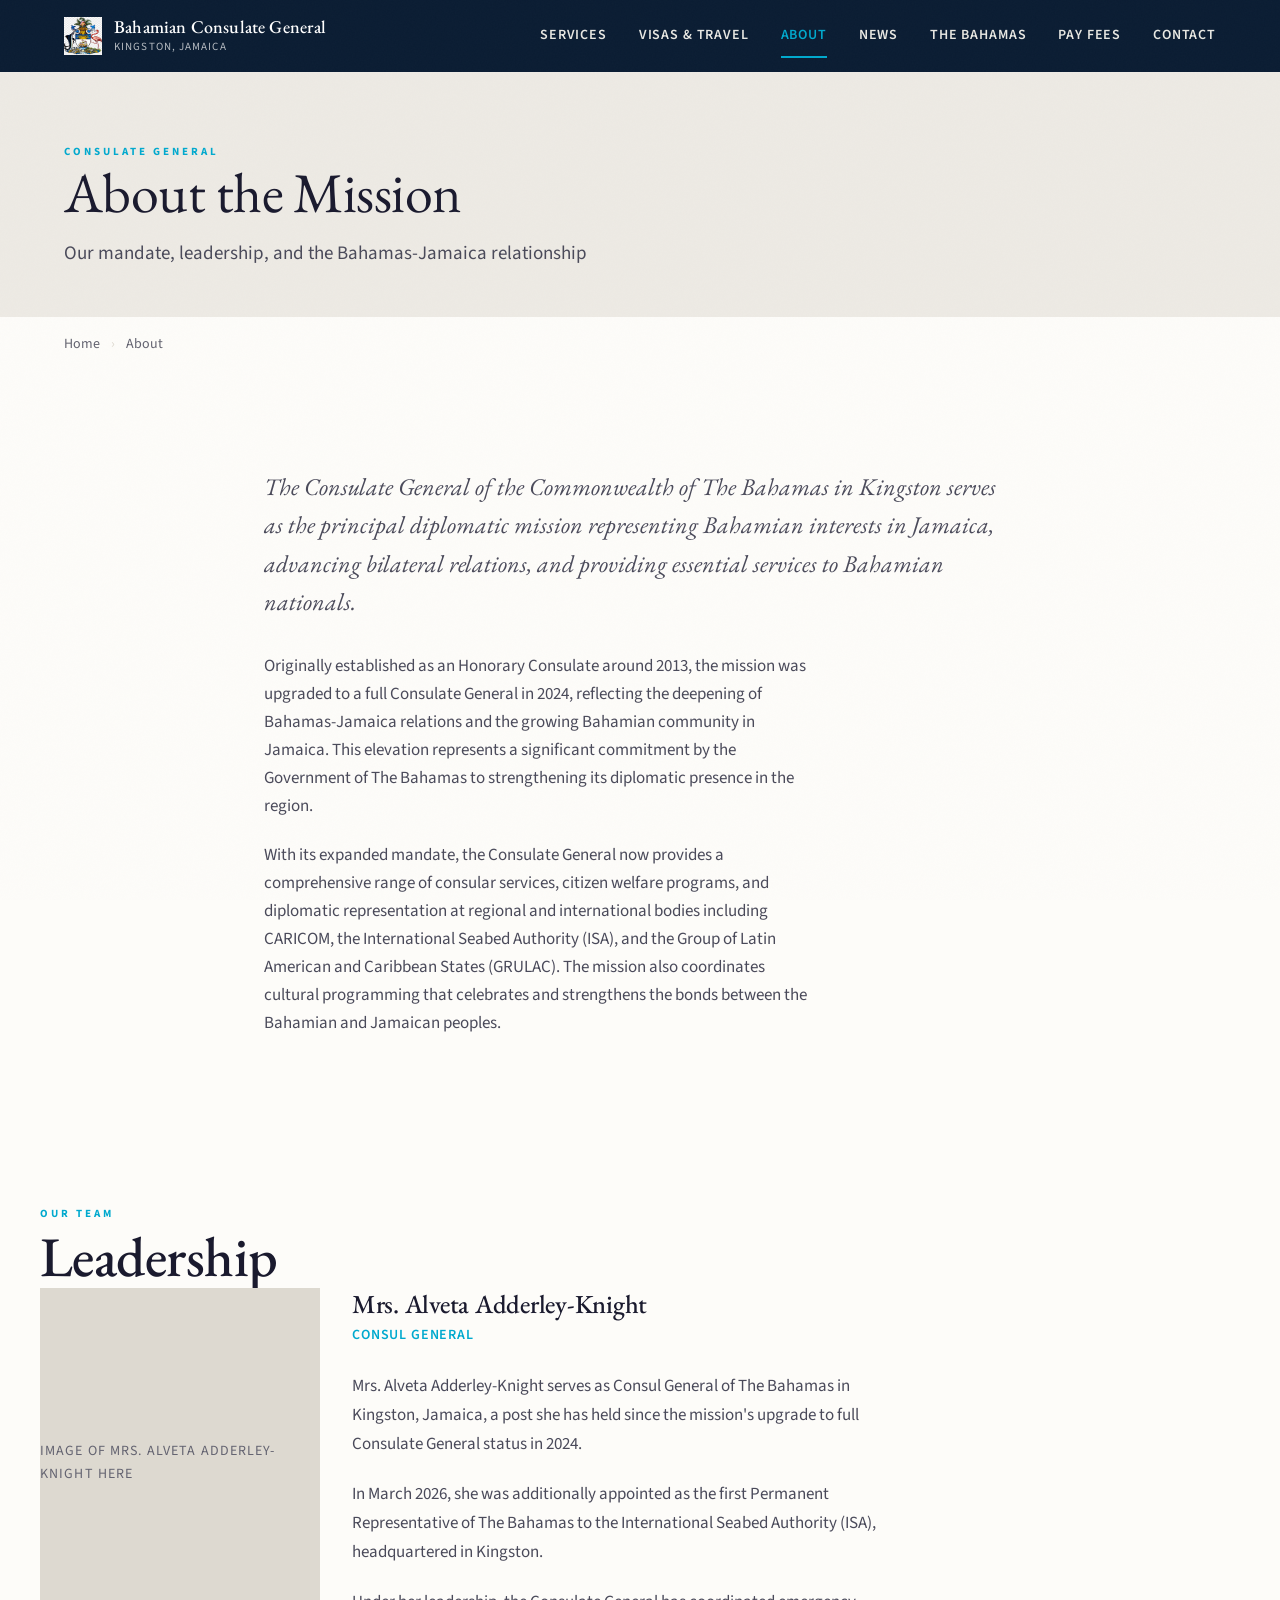
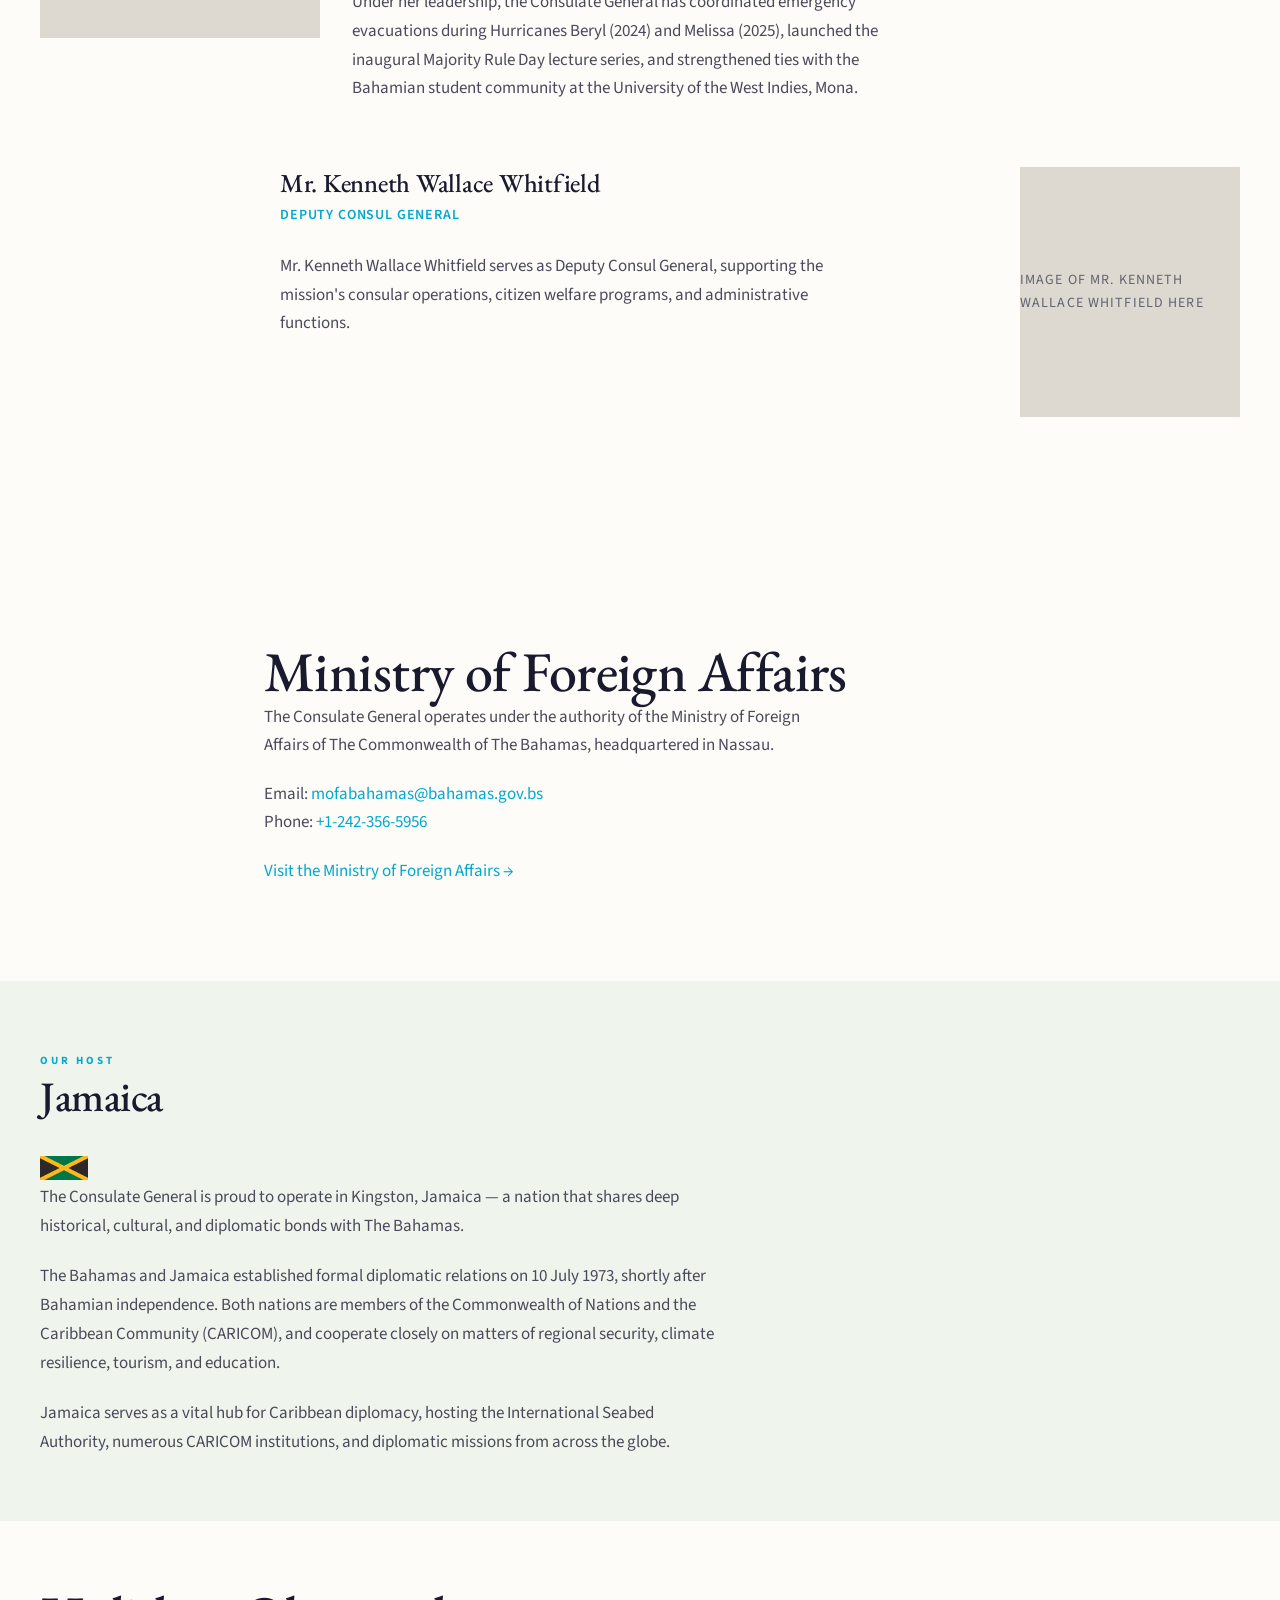
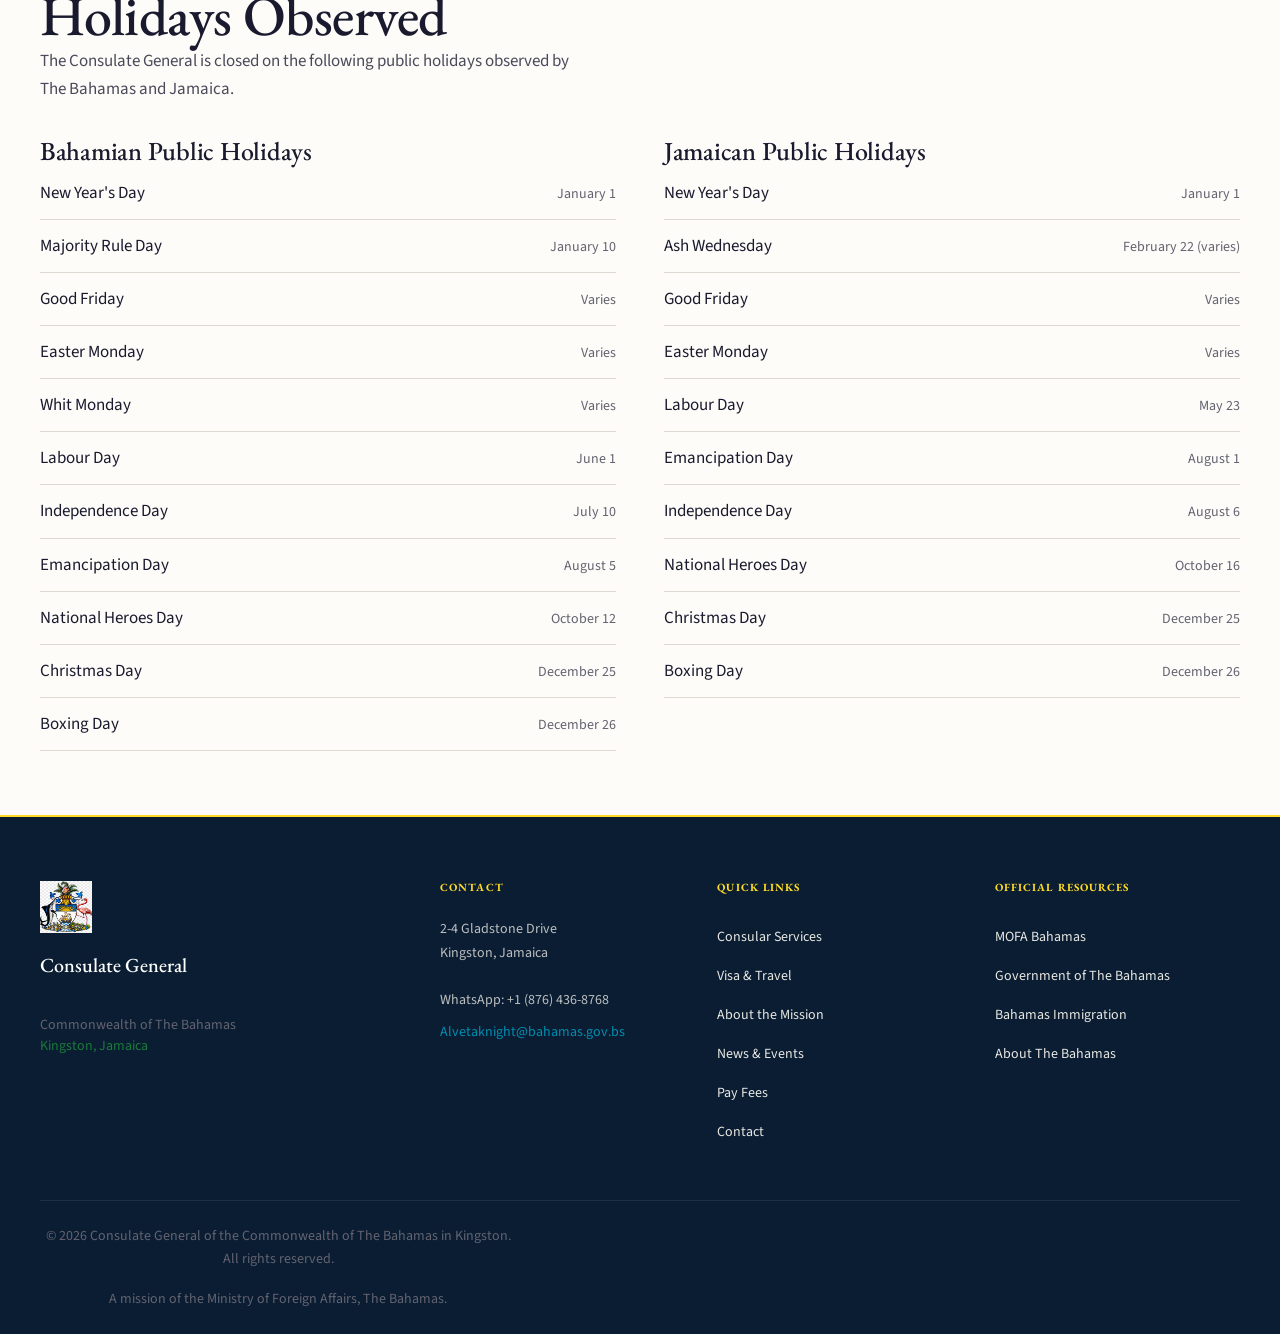
==== about.html @ 6eee7b9e "Initial commit — Bahamian Consulate General website Co-Authored-By: Claude Opus 4.6 (1M context) <no" ====
<!DOCTYPE html>
<html lang="en">
<head>
  <meta charset="UTF-8">
  <meta name="viewport" content="width=device-width, initial-scale=1.0">
  <title>About the Mission | Bahamian Consulate General, Kingston</title>
  <meta name="description" content="Learn about the Consulate General of The Bahamas in Kingston, Jamaica — our mandate, leadership, the Bahamas-Jamaica relationship, and holidays observed.">
  <link rel="icon" href="favicon.ico" type="image/x-icon">
  <link rel="preconnect" href="https://fonts.googleapis.com">
  <link rel="preconnect" href="https://fonts.gstatic.com" crossorigin>
  <link href="https://fonts.googleapis.com/css2?family=EB+Garamond:ital,wght@0,400;0,500;0,600;0,700;1,400;1,500;1,600;1,700&family=Source+Sans+3:wght@300;400;500;600;700&display=swap" rel="stylesheet">
  <link rel="stylesheet" href="css/main.css">
</head>
<body class="subpage">

  <a href="#main-content" class="skip-link">Skip to main content</a>

  <!-- Navigation -->
  <header class="nav" id="nav">
    <div class="nav-inner">
      <a href="index.html" class="nav-brand">
        <img src="assets/coat_of_arms.webp" alt="Coat of Arms of The Bahamas" class="nav-crest" width="38" height="38">
        <div class="nav-brand-text">
          <span class="nav-title">Bahamian Consulate General</span>
          <span class="nav-subtitle">Kingston, Jamaica</span>
        </div>
      </a>
      <nav class="nav-links" aria-label="Main navigation">
        <a href="services.html">Services</a>
        <a href="visas.html">Visas &amp; Travel</a>
        <a href="about.html">About</a>
        <a href="news.html">News</a>
        <a href="bahamas.html">The Bahamas</a>
        <a href="payments.html">Pay Fees</a>
        <a href="contact.html">Contact</a>
      </nav>
      <button class="nav-toggle" aria-label="Open menu" aria-expanded="false">
        <span></span>
        <span></span>
      </button>
    </div>
  </header>

  <!-- Mobile Menu -->
  <div class="mobile-menu" id="mobile-menu">
    <nav class="mobile-menu-nav" aria-label="Mobile navigation">
      <a href="services.html">Services</a>
      <a href="visas.html">Visas &amp; Travel</a>
      <a href="about.html">About</a>
      <a href="news.html">News</a>
      <a href="bahamas.html">The Bahamas</a>
      <a href="payments.html">Pay Fees</a>
      <a href="contact.html">Contact</a>
    </nav>
    <div class="mobile-menu-contact">
      <p>WhatsApp: +1 (876) 436-8768</p>
      <p>Alvetaknight@bahamas.gov.bs</p>
    </div>
  </div>

  <!-- Main Content -->
  <main id="main-content">

    <!-- Page Header -->
    <section class="page-header">
      <div class="container">
        <span class="overline">Consulate General</span>
        <h1>About the Mission</h1>
        <p class="page-subtitle">Our mandate, leadership, and the Bahamas-Jamaica relationship</p>
      </div>
    </section>

    <!-- Breadcrumbs -->
    <nav class="breadcrumbs" aria-label="Breadcrumb">
      <div class="container">
        <a href="index.html">Home</a>
        <span class="breadcrumb-sep" aria-hidden="true">&rsaquo;</span>
        <span aria-current="page">About</span>
      </div>
    </nav>

    <!-- Mission Overview -->
    <section class="section-padding reveal">
      <div class="container" style="max-width: 800px;">
        <p class="lead">The Consulate General of the Commonwealth of The Bahamas in Kingston serves as the principal diplomatic mission representing Bahamian interests in Jamaica, advancing bilateral relations, and providing essential services to Bahamian nationals.</p>
        <p>Originally established as an Honorary Consulate around 2013, the mission was upgraded to a full Consulate General in 2024, reflecting the deepening of Bahamas-Jamaica relations and the growing Bahamian community in Jamaica. This elevation represents a significant commitment by the Government of The Bahamas to strengthening its diplomatic presence in the region.</p>
        <p>With its expanded mandate, the Consulate General now provides a comprehensive range of consular services, citizen welfare programs, and diplomatic representation at regional and international bodies including CARICOM, the International Seabed Authority (ISA), and the Group of Latin American and Caribbean States (GRULAC). The mission also coordinates cultural programming that celebrates and strengthens the bonds between the Bahamian and Jamaican peoples.</p>
      </div>
    </section>

    <!-- Leadership -->
    <section class="about-section reveal">
      <div class="about-inner">
        <span class="overline">Our Team</span>
        <h2>Leadership</h2>

        <div class="leadership-block">

          <!-- Consul General -->
          <div class="leadership-cg">
            <div class="image-placeholder" style="height: 350px;">Image of Mrs. Alveta Adderley-Knight here</div>
            <div class="leadership-cg-content">
              <h4>Mrs. Alveta Adderley-Knight</h4>
              <p class="leadership-role">Consul General</p>
              <p>Mrs. Alveta Adderley-Knight serves as Consul General of The Bahamas in Kingston, Jamaica, a post she has held since the mission's upgrade to full Consulate General status in 2024.</p>
              <p>In March 2026, she was additionally appointed as the first Permanent Representative of The Bahamas to the International Seabed Authority (ISA), headquartered in Kingston.</p>
              <p>Under her leadership, the Consulate General has coordinated emergency evacuations during Hurricanes Beryl (2024) and Melissa (2025), launched the inaugural Majority Rule Day lecture series, and strengthened ties with the Bahamian student community at the University of the West Indies, Mona.</p>
            </div>
          </div>

          <!-- Deputy Consul General -->
          <div class="leadership-deputy">
            <div class="leadership-deputy-content">
              <h4>Mr. Kenneth Wallace Whitfield</h4>
              <p class="leadership-role">Deputy Consul General</p>
              <p>Mr. Kenneth Wallace Whitfield serves as Deputy Consul General, supporting the mission's consular operations, citizen welfare programs, and administrative functions.</p>
            </div>
            <div class="image-placeholder" style="height: 250px;">Image of Mr. Kenneth Wallace Whitfield here</div>
          </div>

        </div>
      </div>
    </section>

    <!-- Parent Ministry -->
    <section class="section-padding reveal">
      <div class="container" style="max-width: 800px;">
        <h2>Ministry of Foreign Affairs</h2>
        <p>The Consulate General operates under the authority of the Ministry of Foreign Affairs of The Commonwealth of The Bahamas, headquartered in Nassau.</p>
        <p>
          Email: <a href="mailto:mofabahamas@bahamas.gov.bs">mofabahamas@bahamas.gov.bs</a><br>
          Phone: <a href="tel:+12423565956">+1-242-356-5956</a>
        </p>
        <p><a href="https://mofa.gov.bs" target="_blank" rel="noopener">Visit the Ministry of Foreign Affairs &rarr;</a></p>
      </div>
    </section>

    <!-- Host Country -->
    <section class="host-country-section reveal">
      <div class="host-country-inner">
        <span class="overline">Our Host</span>
        <h3>Jamaica</h3>
        <img src="assets/Flag_of_Jamaica.svg.webp" alt="Flag of Jamaica" width="48" height="30" style="object-fit:contain">
        <p>The Consulate General is proud to operate in Kingston, Jamaica — a nation that shares deep historical, cultural, and diplomatic bonds with The Bahamas.</p>
        <p>The Bahamas and Jamaica established formal diplomatic relations on 10 July 1973, shortly after Bahamian independence. Both nations are members of the Commonwealth of Nations and the Caribbean Community (CARICOM), and cooperate closely on matters of regional security, climate resilience, tourism, and education.</p>
        <p>Jamaica serves as a vital hub for Caribbean diplomacy, hosting the International Seabed Authority, numerous CARICOM institutions, and diplomatic missions from across the globe.</p>
      </div>
    </section>

    <!-- Holidays Observed -->
    <section class="about-section reveal">
      <div class="about-inner">
        <h2>Holidays Observed</h2>
        <p>The Consulate General is closed on the following public holidays observed by The Bahamas and Jamaica.</p>

        <div class="holidays-grid">

          <!-- Bahamian Public Holidays -->
          <div>
            <h4>Bahamian Public Holidays</h4>
            <div class="holiday-item">
              <span class="holiday-name">New Year's Day</span>
              <span class="holiday-date">January 1</span>
            </div>
            <div class="holiday-item">
              <span class="holiday-name">Majority Rule Day</span>
              <span class="holiday-date">January 10</span>
            </div>
            <div class="holiday-item">
              <span class="holiday-name">Good Friday</span>
              <span class="holiday-date">Varies</span>
            </div>
            <div class="holiday-item">
              <span class="holiday-name">Easter Monday</span>
              <span class="holiday-date">Varies</span>
            </div>
            <div class="holiday-item">
              <span class="holiday-name">Whit Monday</span>
              <span class="holiday-date">Varies</span>
            </div>
            <div class="holiday-item">
              <span class="holiday-name">Labour Day</span>
              <span class="holiday-date">June 1</span>
            </div>
            <div class="holiday-item">
              <span class="holiday-name">Independence Day</span>
              <span class="holiday-date">July 10</span>
            </div>
            <div class="holiday-item">
              <span class="holiday-name">Emancipation Day</span>
              <span class="holiday-date">August 5</span>
            </div>
            <div class="holiday-item">
              <span class="holiday-name">National Heroes Day</span>
              <span class="holiday-date">October 12</span>
            </div>
            <div class="holiday-item">
              <span class="holiday-name">Christmas Day</span>
              <span class="holiday-date">December 25</span>
            </div>
            <div class="holiday-item">
              <span class="holiday-name">Boxing Day</span>
              <span class="holiday-date">December 26</span>
            </div>
          </div>

          <!-- Jamaican Public Holidays -->
          <div>
            <h4>Jamaican Public Holidays</h4>
            <div class="holiday-item">
              <span class="holiday-name">New Year's Day</span>
              <span class="holiday-date">January 1</span>
            </div>
            <div class="holiday-item">
              <span class="holiday-name">Ash Wednesday</span>
              <span class="holiday-date">February 22 (varies)</span>
            </div>
            <div class="holiday-item">
              <span class="holiday-name">Good Friday</span>
              <span class="holiday-date">Varies</span>
            </div>
            <div class="holiday-item">
              <span class="holiday-name">Easter Monday</span>
              <span class="holiday-date">Varies</span>
            </div>
            <div class="holiday-item">
              <span class="holiday-name">Labour Day</span>
              <span class="holiday-date">May 23</span>
            </div>
            <div class="holiday-item">
              <span class="holiday-name">Emancipation Day</span>
              <span class="holiday-date">August 1</span>
            </div>
            <div class="holiday-item">
              <span class="holiday-name">Independence Day</span>
              <span class="holiday-date">August 6</span>
            </div>
            <div class="holiday-item">
              <span class="holiday-name">National Heroes Day</span>
              <span class="holiday-date">October 16</span>
            </div>
            <div class="holiday-item">
              <span class="holiday-name">Christmas Day</span>
              <span class="holiday-date">December 25</span>
            </div>
            <div class="holiday-item">
              <span class="holiday-name">Boxing Day</span>
              <span class="holiday-date">December 26</span>
            </div>
          </div>

        </div>
      </div>
    </section>

  </main>

  <!-- Footer -->
  <footer class="footer">
    <div class="footer-inner">
      <div class="footer-main">
        <div class="footer-brand">
          <img src="assets/coat_of_arms.webp" alt="Coat of Arms of The Bahamas" class="footer-crest" width="52" height="52">
          <p class="footer-title">Consulate General</p>
          <p class="footer-subtitle">Commonwealth of The Bahamas<br><span style="color: var(--jm-green)">Kingston, Jamaica</span></p>
        </div>
        <div class="footer-col">
          <h3 class="footer-heading">Contact</h3>
          <address class="footer-address">
            2-4 Gladstone Drive<br>Kingston, Jamaica<br><br>
            WhatsApp: +1 (876) 436-8768<br>
            <a href="mailto:Alvetaknight@bahamas.gov.bs">Alvetaknight@bahamas.gov.bs</a>
          </address>
        </div>
        <div class="footer-col">
          <h3 class="footer-heading">Quick Links</h3>
          <nav class="footer-nav" aria-label="Footer navigation">
            <a href="services.html">Consular Services</a>
            <a href="visas.html">Visa &amp; Travel</a>
            <a href="about.html">About the Mission</a>
            <a href="news.html">News &amp; Events</a>
            <a href="payments.html">Pay Fees</a>
            <a href="contact.html">Contact</a>
          </nav>
        </div>
        <div class="footer-col">
          <h3 class="footer-heading">Official Resources</h3>
          <nav class="footer-nav">
            <a href="https://mofa.gov.bs" target="_blank" rel="noopener">MOFA Bahamas</a>
            <a href="https://www.bahamas.gov.bs" target="_blank" rel="noopener">Government of The Bahamas</a>
            <a href="https://www.immigration.gov.bs" target="_blank" rel="noopener">Bahamas Immigration</a>
            <a href="bahamas.html">About The Bahamas</a>
          </nav>
        </div>
      </div>
      <div class="footer-bottom">
        <p>&copy; 2026 Consulate General of the Commonwealth of The Bahamas in Kingston. All rights reserved.</p>
        <p>A mission of the Ministry of Foreign Affairs, The Bahamas.</p>
      </div>
    </div>
  </footer>

  <script src="js/main.js"></script>

</body>
</html>
---- css/main.css ----
/* ============================================================
   BAHAMIAN CONSULATE — Main Stylesheet
   Government Diplomatic Website
   ============================================================ */

/* ------------------------------------------------------------
   1. CUSTOM PROPERTIES
   ------------------------------------------------------------ */

:root {
  --navy: #0B1D33;
  --navy-mid: #132842;
  --navy-light: #1C3654;
  --aqua: #00A9CE;
  --aqua-dark: #0089A8;
  --aqua-wash: rgba(0, 169, 206, 0.08);
  --gold: #FDDA25;
  --gold-muted: #C4A820;
  --gold-wash: rgba(253, 218, 37, 0.10);
  --jm-green: #1A7A3A;
  --jm-green-wash: rgba(26, 122, 58, 0.06);
  --off-white: #F8F7F4;
  --warm-white: #FDFCF9;
  --cream: #F0EDE6;
  --off-black: #1A1A2E;
  --text-dark: #1A1A2E;
  --text-mid: #4A4A5A;
  --text-light: #636370;
  --text-on-dark: #E8E8E3;
  --border: rgba(255, 255, 255, 0.08);
  --border-light: #DDD9D0;
  --emergency-red: #C0392B;
  --font-heading: 'EB Garamond', Georgia, 'Times New Roman', serif;
  --font-body: 'Source Sans 3', 'Segoe UI', system-ui, sans-serif;
  --text-hero: clamp(48px, 7vw, 80px);
  --text-page-title: clamp(36px, 5vw, 56px);
  --text-section: clamp(28px, 3.5vw, 42px);
  --text-subsection: clamp(20px, 2.5vw, 26px);
  --text-large: 19px;
  --text-body: 17px;
  --text-small: 14px;
  --text-micro: 11px;
  --space-1: 4px;
  --space-2: 8px;
  --space-3: 12px;
  --space-4: 16px;
  --space-6: 24px;
  --space-8: 32px;
  --space-12: 48px;
  --space-16: 64px;
  --space-24: 96px;
  --max-width: 1200px;
  --nav-height: 72px;
  --ease-out: cubic-bezier(0.16, 1, 0.3, 1);
}


/* ------------------------------------------------------------
   2. RESET
   ------------------------------------------------------------ */

*,
*::before,
*::after {
  box-sizing: border-box;
  margin: 0;
  padding: 0;
}

html {
  scroll-behavior: smooth;
  -webkit-text-size-adjust: 100%;
  text-size-adjust: 100%;
}

body {
  min-height: 100vh;
  -webkit-font-smoothing: antialiased;
  -moz-osx-font-smoothing: grayscale;
  text-rendering: optimizeLegibility;
}

img,
picture,
video,
canvas,
svg {
  display: block;
  max-width: 100%;
}

input,
button,
textarea,
select {
  font: inherit;
  color: inherit;
}

button {
  cursor: pointer;
  background: none;
  border: none;
}

ul,
ol {
  list-style: none;
}

a {
  text-decoration: none;
  color: inherit;
}

table {
  border-collapse: collapse;
  border-spacing: 0;
  width: 100%;
}

fieldset {
  border: none;
}


/* ------------------------------------------------------------
   3. BASE TYPOGRAPHY
   ------------------------------------------------------------ */

body {
  font-family: var(--font-body);
  font-size: var(--text-body);
  line-height: 1.65;
  color: var(--text-dark);
  background-color: var(--warm-white);
}

h1,
h2,
h3,
h4,
h5,
h6 {
  font-family: var(--font-heading);
  font-weight: 500;
  line-height: 1.15;
  color: var(--off-black);
  letter-spacing: -0.01em;
}

h1 {
  font-size: var(--text-hero);
  line-height: 1.05;
  font-weight: 400;
}

h2 {
  font-size: var(--text-page-title);
  line-height: 1.1;
}

h3 {
  font-size: var(--text-section);
  line-height: 1.15;
}

h4 {
  font-size: var(--text-subsection);
  line-height: 1.25;
}

h5 {
  font-size: var(--text-large);
  line-height: 1.3;
  font-weight: 600;
  font-family: var(--font-body);
}

h6 {
  font-size: var(--text-body);
  line-height: 1.4;
  font-weight: 600;
  font-family: var(--font-body);
  text-transform: uppercase;
  letter-spacing: 0.06em;
}

p {
  margin-bottom: 1.25em;
  color: var(--text-mid);
  max-width: 68ch;
}

p:last-child {
  margin-bottom: 0;
}

strong {
  font-weight: 600;
  color: var(--text-dark);
}

em {
  font-style: italic;
}

small {
  font-size: var(--text-small);
}

a {
  color: var(--aqua);
  transition: color 0.2s ease;
}

a:hover {
  color: var(--aqua-dark);
}

a:focus-visible {
  outline: 2px solid var(--aqua);
  outline-offset: 2px;
}

::selection {
  background: var(--aqua);
  color: #fff;
}

blockquote {
  font-family: var(--font-heading);
  font-size: var(--text-subsection);
  font-style: italic;
  line-height: 1.5;
  color: var(--text-dark);
  border-left: 3px solid var(--aqua);
  padding-left: var(--space-6);
  margin: var(--space-8) 0;
}


/* ------------------------------------------------------------
   4. NOISE TEXTURE OVERLAY
   ------------------------------------------------------------ */

body::after {
  content: '';
  position: fixed;
  top: 0;
  left: 0;
  width: 100%;
  height: 100%;
  pointer-events: none;
  z-index: 9999;
  opacity: 0.02;
  background-image: url("data:image/svg+xml,%3Csvg xmlns='http://www.w3.org/2000/svg' width='300' height='300'%3E%3Cfilter id='noise'%3E%3CfeTurbulence type='fractalNoise' baseFrequency='0.65' numOctaves='3' stitchTiles='stitch'/%3E%3C/filter%3E%3Crect width='300' height='300' filter='url(%23noise)'/%3E%3C/svg%3E");
  background-repeat: repeat;
}


/* ------------------------------------------------------------
   5. SCROLL REVEAL
   ------------------------------------------------------------ */

.reveal {
  opacity: 0;
  transform: translateY(24px);
  transition: opacity 0.7s var(--ease-out), transform 0.7s var(--ease-out);
  will-change: opacity, transform;
}

.reveal.visible {
  opacity: 1;
  transform: translateY(0);
}


/* ------------------------------------------------------------
   6. SKIP LINK
   ------------------------------------------------------------ */

.skip-link {
  position: absolute;
  top: -100%;
  left: var(--space-4);
  z-index: 10000;
  background: var(--aqua);
  color: #fff;
  padding: var(--space-3) var(--space-6);
  font-size: var(--text-small);
  font-weight: 600;
  border-radius: 2px;
  transition: top 0.2s ease;
}

.skip-link:focus {
  top: var(--space-4);
  outline: 2px solid var(--gold);
  outline-offset: 2px;
}


/* ------------------------------------------------------------
   7. NAVIGATION
   ------------------------------------------------------------ */

.nav {
  position: fixed;
  top: 0;
  left: 0;
  right: 0;
  z-index: 1000;
  height: var(--nav-height);
  display: flex;
  align-items: center;
  transition: background-color 0.35s ease, box-shadow 0.35s ease;
}

.nav .nav-inner {
  display: flex;
  align-items: center;
  justify-content: space-between;
  width: 100%;
  max-width: var(--max-width);
  margin: 0 auto;
  padding: 0 var(--space-6);
}

.nav .nav-brand {
  display: flex;
  align-items: center;
  gap: var(--space-3);
  text-decoration: none;
  color: #fff;
}

.nav .nav-brand .nav-crest {
  width: 38px;
  height: 38px;
  flex-shrink: 0;
}

.nav .nav-brand .nav-brand-text {
  display: flex;
  flex-direction: column;
}

.nav .nav-brand .nav-title {
  font-family: var(--font-heading);
  font-size: 18px;
  font-weight: 500;
  line-height: 1.2;
  letter-spacing: 0.01em;
}

.nav .nav-brand .nav-subtitle {
  font-family: var(--font-body);
  font-size: var(--text-micro);
  font-weight: 400;
  text-transform: uppercase;
  letter-spacing: 0.1em;
  opacity: 0.7;
  display: block;
}

.nav .nav-links {
  display: flex;
  align-items: center;
  gap: var(--space-8);
}

.nav .nav-links a {
  font-size: var(--text-small);
  font-weight: 600;
  color: var(--text-on-dark);
  text-transform: uppercase;
  letter-spacing: 0.06em;
  padding: var(--space-2) 0;
  position: relative;
  transition: color 0.2s ease;
}

.nav .nav-links a::after {
  content: '';
  position: absolute;
  bottom: -2px;
  left: 0;
  width: 0;
  height: 2px;
  background: var(--aqua);
  transition: width 0.25s var(--ease-out);
}

.nav .nav-links a:hover {
  color: #fff;
}

.nav .nav-links a:hover::after {
  width: 100%;
}

.nav .nav-links a.active {
  color: var(--aqua);
}

.nav .nav-links a.active::after {
  width: 100%;
  background: var(--aqua);
}

.nav .nav-links a:focus-visible {
  outline: 2px solid var(--aqua);
  outline-offset: 2px;
}

.nav-scrolled {
  background-color: var(--navy);
  box-shadow: 0 1px 0 var(--border);
}

.subpage .nav {
  background-color: var(--navy);
  box-shadow: 0 1px 0 var(--border);
}

.nav-toggle {
  display: none;
  flex-direction: column;
  justify-content: center;
  align-items: center;
  width: 48px;
  height: 48px;
  cursor: pointer;
  position: relative;
  z-index: 1010;
}

.nav-toggle span {
  display: block;
  width: 24px;
  height: 2px;
  background: #fff;
  transition: transform 0.3s var(--ease-out), opacity 0.3s ease;
}

.nav-toggle span:first-child {
  margin-bottom: 6px;
}

.nav-toggle.active span:first-child {
  transform: translateY(4px) rotate(45deg);
}

.nav-toggle.active span:last-child {
  transform: translateY(-4px) rotate(-45deg);
}


/* ------------------------------------------------------------
   8. MOBILE MENU
   ------------------------------------------------------------ */

.mobile-menu {
  position: fixed;
  top: 0;
  left: 0;
  right: 0;
  bottom: 0;
  z-index: 1005;
  background: var(--navy);
  display: flex;
  flex-direction: column;
  justify-content: center;
  align-items: flex-start;
  padding: var(--space-16) var(--space-6);
  opacity: 0;
  visibility: hidden;
  transition: opacity 0.35s ease, visibility 0.35s ease;
}

.mobile-menu.active {
  opacity: 1;
  visibility: visible;
}

.mobile-menu a {
  display: block;
  font-family: var(--font-heading);
  font-size: clamp(28px, 5vw, 36px);
  color: var(--text-on-dark);
  padding: var(--space-3) 0;
  min-height: 48px;
  display: flex;
  align-items: center;
  transition: color 0.2s ease;
}

.mobile-menu a:hover,
.mobile-menu a.active {
  color: var(--aqua);
}

.mobile-menu a:focus-visible {
  outline: 2px solid var(--aqua);
  outline-offset: 2px;
}

.mobile-menu .mobile-menu-contact {
  margin-top: auto;
  padding-top: var(--space-12);
  font-family: var(--font-body);
  font-size: var(--text-small);
  color: var(--text-light);
}

.mobile-menu .mobile-menu-contact a {
  font-family: var(--font-body);
  font-size: var(--text-body);
  color: var(--jm-green);
  display: inline;
  padding: 0;
  min-height: auto;
}


/* ------------------------------------------------------------
   9. PAGE HEADERS
   ------------------------------------------------------------ */

.page-header {
  background: #EDEAE4;
  padding: calc(var(--nav-height) + var(--space-16)) var(--space-6) var(--space-12);
}

.page-header .page-header-inner,
.page-header .container {
  max-width: var(--max-width);
  margin: 0 auto;
}

.page-header .overline,
.page-header .page-overline {
  font-family: var(--font-body);
  font-size: var(--text-micro);
  font-weight: 700;
  text-transform: uppercase;
  letter-spacing: 3px;
  color: var(--aqua);
  margin-bottom: var(--space-4);
}

.page-header h1,
.page-header .page-title {
  font-family: var(--font-heading);
  font-size: var(--text-page-title);
  color: var(--off-black);
  margin-bottom: var(--space-4);
}

.page-header .page-header-subtitle,
.page-header .page-subtitle {
  font-size: var(--text-large);
  color: var(--text-mid);
  max-width: 640px;
  line-height: 1.6;
}


/* ------------------------------------------------------------
   10. BREADCRUMBS
   ------------------------------------------------------------ */

.breadcrumbs {
  font-size: var(--text-small);
  color: var(--text-light);
  padding: var(--space-4) var(--space-6);
}

.breadcrumbs .container,
.breadcrumbs .breadcrumbs-inner {
  max-width: var(--max-width);
  margin: 0 auto;
}

.breadcrumb-sep {
  margin: 0 var(--space-2);
  color: var(--text-light);
}

.breadcrumbs a {
  color: var(--text-light);
  transition: color 0.2s ease;
}

.breadcrumbs a:hover {
  color: var(--aqua);
}

.breadcrumbs a:focus-visible {
  outline: 2px solid var(--aqua);
  outline-offset: 2px;
}

.breadcrumbs .breadcrumb-sep {
  margin: 0 var(--space-2);
  color: var(--border-light);
}


/* ------------------------------------------------------------
   11. BUTTONS & LINKS
   ------------------------------------------------------------ */

.btn-primary {
  display: inline-flex;
  align-items: center;
  gap: var(--space-2);
  background: var(--aqua);
  color: #fff;
  font-size: var(--text-small);
  font-weight: 600;
  text-transform: uppercase;
  letter-spacing: 0.06em;
  padding: 14px 28px;
  border-radius: 2px;
  border: none;
  cursor: pointer;
  transition: background-color 0.2s ease, transform 0.15s ease;
}

.btn-primary:hover {
  background: var(--aqua-dark);
  color: #fff;
}

.btn-primary:active {
  transform: scale(0.98);
}

.btn-primary:focus-visible {
  outline: 2px solid var(--aqua);
  outline-offset: 2px;
}

.btn-ghost {
  display: inline-flex;
  align-items: center;
  gap: var(--space-2);
  background: transparent;
  color: var(--text-on-dark);
  font-size: var(--text-small);
  font-weight: 600;
  text-transform: uppercase;
  letter-spacing: 0.06em;
  padding: 14px 28px;
  border-radius: 2px;
  border: 1px solid var(--text-on-dark);
  cursor: pointer;
  transition: background-color 0.2s ease, color 0.2s ease, border-color 0.2s ease;
}

.btn-ghost:hover {
  background: var(--text-on-dark);
  color: var(--navy);
  border-color: var(--text-on-dark);
}

.btn-ghost:focus-visible {
  outline: 2px solid var(--aqua);
  outline-offset: 2px;
}

.btn-ghost--dark {
  color: #fff;
  border-color: rgba(255, 255, 255, 0.4);
}

.btn-ghost--dark:hover {
  background: #fff;
  color: var(--text-dark);
  border-color: #fff;
}

.btn-emergency {
  display: inline-flex;
  align-items: center;
  gap: var(--space-2);
  background: var(--emergency-red);
  color: #fff;
  font-size: var(--text-small);
  font-weight: 600;
  text-transform: uppercase;
  letter-spacing: 0.06em;
  padding: 14px 28px;
  border-radius: 2px;
  border: none;
  cursor: pointer;
  transition: background-color 0.2s ease;
}

.btn-emergency:hover {
  background: #A93226;
  color: #fff;
}

.btn-emergency:focus-visible {
  outline: 2px solid var(--emergency-red);
  outline-offset: 2px;
}

.text-link {
  color: var(--aqua);
  font-weight: 600;
  border-bottom: 1px solid transparent;
  transition: border-color 0.2s ease, color 0.2s ease;
}

.text-link:hover {
  border-bottom-color: var(--aqua);
  color: var(--aqua-dark);
}

.text-link:focus-visible {
  outline: 2px solid var(--aqua);
  outline-offset: 2px;
}


/* ------------------------------------------------------------
   12. HOMEPAGE HERO
   ------------------------------------------------------------ */

.hero {
  background: linear-gradient(rgba(11, 29, 51, 0.72), rgba(11, 29, 51, 0.88)), url(../assets/hero_background.avif);
  background-size: cover;
  background-position: center;
  min-height: 100vh;
  display: flex;
  align-items: center;
  position: relative;
  overflow: hidden;
}

.hero-content {
  padding: calc(var(--nav-height) + var(--space-24)) var(--space-6) var(--space-24);
  max-width: var(--max-width);
  margin: 0 auto;
  width: 100%;
}

.hero .overline,
.hero-overline {
  font-family: var(--font-body);
  font-size: var(--text-micro);
  font-weight: 700;
  text-transform: uppercase;
  letter-spacing: 3px;
  color: var(--gold);
  margin-bottom: var(--space-6);
}

.hero h1,
.hero-title {
  font-family: var(--font-heading);
  font-size: var(--text-hero);
  color: #fff;
  line-height: 1.05;
  margin-bottom: var(--space-6);
  max-width: 600px;
}

.hero-content > p,
.hero-description {
  font-size: var(--text-large);
  color: var(--text-on-dark);
  line-height: 1.65;
  max-width: 480px;
  margin-bottom: var(--space-8);
}

.hero-ctas,
.hero-actions {
  display: flex;
  align-items: center;
  gap: var(--space-4);
  flex-wrap: wrap;
}

.hero-caption {
  font-size: var(--text-small);
  color: var(--text-on-dark);
  opacity: 0.6;
  margin-top: var(--space-12);
}

/* Quick Services Strip */
.services-strip {
  background: var(--navy);
  border-bottom: 1px solid rgba(255, 255, 255, 0.08);
}

.services-strip-inner {
  max-width: var(--max-width);
  margin: 0 auto;
  display: flex;
  justify-content: center;
  align-items: center;
  gap: var(--space-2);
  padding: var(--space-4) var(--space-6);
  flex-wrap: wrap;
}

.services-strip-inner a {
  color: rgba(255, 255, 255, 0.85);
  text-decoration: none;
  font-size: var(--text-small);
  font-weight: 500;
  letter-spacing: 0.02em;
  padding: var(--space-2) var(--space-4);
  transition: color 0.2s;
}

.services-strip-inner a:hover {
  color: var(--gold);
}

.services-strip-divider {
  width: 1px;
  height: 14px;
  background: rgba(255, 255, 255, 0.2);
}

.hero-image {
  height: 100%;
  min-height: 500px;
  position: relative;
}

.hero-image .image-placeholder {
  width: 100%;
  height: 100%;
  min-height: 500px;
  background: var(--border-light);
  display: flex;
  align-items: center;
  justify-content: center;
  font-size: var(--text-small);
  color: var(--text-light);
  letter-spacing: 0.08em;
  text-transform: uppercase;
}


/* ------------------------------------------------------------
   13. QUICK SERVICES STRIP
   ------------------------------------------------------------ */

.quick-services {
  background: var(--cream);
  padding: var(--space-6) 0;
  border-bottom: 1px solid var(--border-light);
}

.quick-services-inner {
  max-width: var(--max-width);
  margin: 0 auto;
  padding: 0 var(--space-6);
  display: flex;
  align-items: center;
  gap: 0;
  overflow-x: auto;
  -webkit-overflow-scrolling: touch;
  scrollbar-width: none;
}

.quick-services-inner::-webkit-scrollbar {
  display: none;
}

.quick-services-item {
  flex-shrink: 0;
  padding: var(--space-3) var(--space-6);
  font-size: var(--text-small);
  font-weight: 600;
  color: var(--text-dark);
  white-space: nowrap;
  transition: color 0.2s ease;
}

.quick-services-item:hover {
  color: var(--aqua);
}

.quick-services-item:focus-visible {
  outline: 2px solid var(--aqua);
  outline-offset: 2px;
}

.quick-services-divider {
  flex-shrink: 0;
  width: 1px;
  height: 20px;
  background: var(--border-light);
}


/* ------------------------------------------------------------
   14. MISSION STATEMENT
   ------------------------------------------------------------ */

.mission {
  padding: var(--space-24) var(--space-6);
  background: var(--warm-white);
}

.mission-inner {
  max-width: 720px;
  margin: 0 auto;
}

.mission-quote {
  font-family: var(--font-heading);
  font-size: clamp(22px, 3vw, 30px);
  font-style: italic;
  line-height: 1.55;
  color: var(--text-dark);
  border-left: 3px solid var(--aqua);
  padding-left: var(--space-6);
  margin-bottom: var(--space-6);
}

.mission-attribution {
  font-family: var(--font-body);
  font-size: var(--text-small);
  color: var(--text-light);
  padding-left: var(--space-6);
}

.mission-attribution strong {
  color: var(--text-dark);
  display: block;
  margin-bottom: var(--space-1);
}


/* ------------------------------------------------------------
   15. LATEST NEWS PREVIEW
   ------------------------------------------------------------ */

.news-preview {
  padding: var(--space-24) var(--space-6) var(--space-16);
  background: var(--off-white);
}

.news-preview-inner {
  max-width: var(--max-width);
  margin: 0 auto;
}

.news-preview-header {
  display: flex;
  align-items: baseline;
  justify-content: space-between;
  margin-bottom: var(--space-12);
}

.news-preview-header h3 {
  font-size: var(--text-section);
}

.news-preview-grid {
  display: grid;
  grid-template-columns: 1.5fr 1fr;
  gap: var(--space-12);
  align-items: start;
}

.news-featured {
  display: block;
}

.news-featured .image-placeholder {
  width: 100%;
  aspect-ratio: 16 / 10;
  background: var(--border-light);
  display: flex;
  align-items: center;
  justify-content: center;
  font-size: var(--text-small);
  color: var(--text-light);
  letter-spacing: 0.08em;
  text-transform: uppercase;
  margin-bottom: var(--space-6);
}

.news-featured-date {
  font-size: var(--text-small);
  color: var(--text-light);
  margin-bottom: var(--space-2);
}

.news-featured-headline {
  font-family: var(--font-heading);
  font-size: var(--text-subsection);
  color: var(--off-black);
  margin-bottom: var(--space-3);
  line-height: 1.3;
  transition: color 0.2s ease;
}

.news-featured:hover .news-featured-headline {
  color: var(--aqua);
}

.news-featured-excerpt {
  font-size: var(--text-body);
  color: var(--text-mid);
  line-height: 1.6;
}

.news-list {
  display: flex;
  flex-direction: column;
}

.news-list-item {
  display: flex;
  gap: var(--space-4);
  padding: var(--space-6) 0;
  border-bottom: 1px solid var(--border-light);
  transition: background-color 0.15s ease;
}

.news-list-item:first-child {
  padding-top: 0;
}

.news-list-item:hover .news-list-headline {
  color: var(--aqua);
}

.news-list-date {
  font-size: var(--text-small);
  color: var(--text-light);
  white-space: nowrap;
  flex-shrink: 0;
  min-width: 80px;
}

.news-list-headline {
  font-family: var(--font-heading);
  font-size: var(--text-large);
  color: var(--off-black);
  line-height: 1.35;
  transition: color 0.2s ease;
}


/* ------------------------------------------------------------
   16. BILATERAL RIBBON
   ------------------------------------------------------------ */

.bilateral-ribbon {
  background: var(--navy);
  padding: var(--space-12) var(--space-6);
  text-align: center;
}

.bilateral-ribbon-inner {
  max-width: var(--max-width);
  margin: 0 auto;
  display: flex;
  align-items: center;
  justify-content: center;
  gap: var(--space-6);
  flex-wrap: wrap;
}

.bilateral-ribbon .flag-icon {
  width: 48px;
  height: 32px;
  background: var(--border-light);
  display: inline-flex;
  align-items: center;
  justify-content: center;
  font-size: 9px;
  color: var(--text-light);
  flex-shrink: 0;
}

.bilateral-ribbon-text {
  font-family: var(--font-heading);
  font-style: italic;
  font-size: clamp(18px, 2.5vw, 24px);
  color: var(--text-on-dark);
  line-height: 1.5;
}


/* ------------------------------------------------------------
   17. SERVICES PAGE
   ------------------------------------------------------------ */

.services-section {
  padding: var(--space-16) var(--space-6) var(--space-24);
}

.services-inner {
  max-width: var(--max-width);
  margin: 0 auto;
}

.accordion-item {
  border-bottom: 1px solid var(--border-light);
}

.accordion-trigger {
  display: flex;
  align-items: center;
  justify-content: space-between;
  width: 100%;
  padding: var(--space-6) 0;
  background: none;
  border: none;
  cursor: pointer;
  text-align: left;
}

.accordion-trigger:focus-visible {
  outline: 2px solid var(--aqua);
  outline-offset: 2px;
}

.accordion-trigger-title {
  font-family: var(--font-heading);
  font-size: var(--text-subsection);
  color: var(--off-black);
  transition: color 0.2s ease;
}

.accordion-trigger:hover .accordion-trigger-title {
  color: var(--aqua);
}

.accordion-chevron {
  width: 12px;
  height: 12px;
  flex-shrink: 0;
  border-right: 2px solid var(--text-mid);
  border-bottom: 2px solid var(--text-mid);
  transform: rotate(45deg);
  transition: transform 0.3s var(--ease-out);
  margin-left: var(--space-6);
}

.accordion-item.open .accordion-chevron {
  transform: rotate(-135deg);
}

.accordion-content {
  max-height: 0;
  overflow: hidden;
  transition: max-height 0.4s var(--ease-out);
}

.accordion-item.open .accordion-content {
  max-height: 800px;
}

.accordion-body {
  padding: 0 0 var(--space-8) 0;
  color: var(--text-mid);
  line-height: 1.7;
}

.accordion-body p {
  margin-bottom: 1em;
}

.accordion-body ul {
  margin-bottom: 1em;
  padding-left: var(--space-6);
}

.accordion-body ul li {
  list-style: disc;
  margin-bottom: var(--space-2);
  color: var(--text-mid);
}

.document-status-section {
  padding: var(--space-16) var(--space-6);
  background: var(--off-white);
}

.document-status-inner {
  max-width: var(--max-width);
  margin: 0 auto;
}

.document-status-grid {
  display: grid;
  grid-template-columns: repeat(3, 1fr);
  gap: var(--space-8);
  margin-top: var(--space-8);
}

.contact-method-block {
  padding: var(--space-6);
  border: 1px solid var(--border-light);
}

.contact-method-block h5 {
  margin-bottom: var(--space-3);
  color: var(--off-black);
}

.contact-method-block p {
  font-size: var(--text-small);
  color: var(--text-mid);
  margin-bottom: var(--space-3);
}

.contact-method-block a {
  font-weight: 600;
}


/* ------------------------------------------------------------
   18. FEE SCHEDULE TABLE
   ------------------------------------------------------------ */

.fee-table-wrapper {
  overflow-x: auto;
  margin: var(--space-8) 0;
  -webkit-overflow-scrolling: touch;
}

.fee-table {
  width: 100%;
  min-width: 500px;
}

.fee-table thead th {
  font-family: var(--font-body);
  font-size: var(--text-micro);
  font-weight: 700;
  text-transform: uppercase;
  letter-spacing: 0.08em;
  color: var(--text-mid);
  background: var(--cream);
  padding: var(--space-4) var(--space-6);
  text-align: left;
  border-bottom: 2px solid var(--border-light);
}

.fee-table thead th:last-child {
  text-align: right;
}

.fee-table tbody tr {
  border-bottom: 1px solid var(--border-light);
}

.fee-table tbody tr:nth-child(odd) {
  background: var(--off-white);
}

.fee-table tbody tr:nth-child(even) {
  background: var(--warm-white);
}

.fee-table tbody td {
  padding: var(--space-4) var(--space-6);
  font-size: var(--text-body);
  color: var(--text-dark);
  vertical-align: top;
}

.fee-table tbody td:last-child {
  text-align: right;
  font-weight: 600;
  white-space: nowrap;
}

.fee-table tbody tr:hover {
  background: var(--aqua-wash);
}


/* ------------------------------------------------------------
   19. FORMS DOWNLOAD LIST
   ------------------------------------------------------------ */

.forms-list {
  margin: var(--space-8) 0;
}

.form-item {
  display: flex;
  align-items: center;
  gap: var(--space-4);
  padding: var(--space-4) 0;
  border-bottom: 1px solid var(--border-light);
}

.form-item:first-child {
  border-top: 1px solid var(--border-light);
}

.form-type-badge {
  display: inline-flex;
  align-items: center;
  justify-content: center;
  min-width: 42px;
  height: 28px;
  background: var(--cream);
  font-size: 10px;
  font-weight: 700;
  text-transform: uppercase;
  letter-spacing: 0.06em;
  color: var(--text-mid);
  flex-shrink: 0;
}

.form-item-name {
  flex: 1;
  font-size: var(--text-body);
  color: var(--text-dark);
}

.form-item-download {
  font-size: var(--text-small);
  font-weight: 600;
  color: var(--aqua);
  flex-shrink: 0;
  transition: color 0.2s ease;
}

.form-item-download:hover {
  color: var(--aqua-dark);
}

.form-item-download:focus-visible {
  outline: 2px solid var(--aqua);
  outline-offset: 2px;
}


/* ------------------------------------------------------------
   20. VISAS PAGE
   ------------------------------------------------------------ */

.visa-notice {
  background: var(--aqua-wash);
  border-left: 3px solid var(--aqua);
  padding: var(--space-6);
  margin-bottom: var(--space-8);
}

.visa-notice p {
  margin: 0;
  color: var(--text-dark);
  font-size: var(--text-body);
}

.visa-notice strong {
  color: var(--off-black);
}

.visa-details-grid {
  display: grid;
  grid-template-columns: 1fr 1fr;
  gap: var(--space-12);
  margin: var(--space-8) 0;
}

.visa-details-grid h4 {
  margin-bottom: var(--space-4);
}

.visa-details-grid ul {
  padding-left: var(--space-6);
}

.visa-details-grid ul li {
  list-style: disc;
  margin-bottom: var(--space-2);
  color: var(--text-mid);
  line-height: 1.6;
}

.visa-sidebar {
  background: var(--off-white);
  border: 1px solid var(--border-light);
  padding: var(--space-6);
  margin-bottom: var(--space-8);
}

.visa-sidebar h5 {
  margin-bottom: var(--space-4);
  padding-bottom: var(--space-3);
  border-bottom: 1px solid var(--border-light);
}

.visa-sidebar ul {
  list-style: none;
}

.visa-sidebar ul li {
  padding: var(--space-2) 0;
  font-size: var(--text-small);
  color: var(--text-mid);
  border-bottom: 1px solid var(--border-light);
}

.visa-sidebar ul li:last-child {
  border-bottom: none;
}

.visa-sidebar ul li strong {
  display: block;
  font-size: var(--text-micro);
  text-transform: uppercase;
  letter-spacing: 0.06em;
  color: var(--text-light);
  margin-bottom: 2px;
}

.travel-advisory-item {
  padding: var(--space-4) 0 var(--space-4) var(--space-6);
  margin-bottom: var(--space-4);
  position: relative;
}

.travel-advisory-item::before {
  content: '';
  position: absolute;
  left: 0;
  top: 0;
  bottom: 0;
  width: 3px;
}

.travel-advisory-item--green::before {
  background: var(--jm-green);
}

.travel-advisory-item--gold::before {
  background: var(--gold-muted);
}

.travel-advisory-item--red::before {
  background: var(--emergency-red);
}

.travel-advisory-item h5 {
  margin-bottom: var(--space-1);
}

.travel-advisory-item p {
  font-size: var(--text-small);
  color: var(--text-mid);
  margin: 0;
}


/* ------------------------------------------------------------
   21. ABOUT PAGE
   ------------------------------------------------------------ */

.about-section {
  padding: var(--space-16) var(--space-6);
}

.about-inner {
  max-width: var(--max-width);
  margin: 0 auto;
}

.leadership-block {
  margin-bottom: var(--space-16);
}

.leadership-cg {
  display: grid;
  grid-template-columns: 280px 1fr;
  gap: var(--space-8);
  align-items: start;
  margin-bottom: var(--space-16);
}

.leadership-cg .image-placeholder {
  width: 100%;
  aspect-ratio: 3 / 4;
  background: var(--border-light);
  display: flex;
  align-items: center;
  justify-content: center;
  font-size: var(--text-small);
  color: var(--text-light);
  letter-spacing: 0.08em;
  text-transform: uppercase;
}

.leadership-cg-content h4 {
  margin-bottom: var(--space-1);
}

.leadership-cg-content .leadership-role {
  font-size: var(--text-small);
  color: var(--aqua);
  font-weight: 600;
  text-transform: uppercase;
  letter-spacing: 0.06em;
  margin-bottom: var(--space-6);
}

.leadership-cg-content p {
  color: var(--text-mid);
  line-height: 1.7;
}

.leadership-deputy {
  margin-left: auto;
  max-width: 80%;
  display: grid;
  grid-template-columns: 1fr 220px;
  gap: var(--space-8);
  align-items: start;
}

.leadership-deputy .image-placeholder {
  width: 100%;
  aspect-ratio: 3 / 4;
  background: var(--border-light);
  display: flex;
  align-items: center;
  justify-content: center;
  font-size: var(--text-small);
  color: var(--text-light);
  letter-spacing: 0.08em;
  text-transform: uppercase;
}

.leadership-deputy-content h4 {
  margin-bottom: var(--space-1);
}

.leadership-deputy-content .leadership-role {
  font-size: var(--text-small);
  color: var(--aqua);
  font-weight: 600;
  text-transform: uppercase;
  letter-spacing: 0.06em;
  margin-bottom: var(--space-6);
}

.leadership-deputy-content p {
  color: var(--text-mid);
  line-height: 1.7;
}

.host-country-section {
  background: var(--jm-green-wash);
  padding: var(--space-16) var(--space-6);
}

.host-country-inner {
  max-width: var(--max-width);
  margin: 0 auto;
}

.host-country-inner h3 {
  margin-bottom: var(--space-8);
}

.host-country-inner p {
  color: var(--text-mid);
  line-height: 1.7;
  max-width: 680px;
}

.holidays-grid {
  display: grid;
  grid-template-columns: 1fr 1fr;
  gap: var(--space-4) var(--space-12);
  margin-top: var(--space-8);
}

.holiday-item {
  display: flex;
  justify-content: space-between;
  align-items: baseline;
  padding: var(--space-3) 0;
  border-bottom: 1px solid var(--border-light);
}

.holiday-name {
  font-size: var(--text-body);
  color: var(--text-dark);
}

.holiday-date {
  font-size: var(--text-small);
  color: var(--text-light);
  white-space: nowrap;
  margin-left: var(--space-4);
}


/* ------------------------------------------------------------
   22. NEWS PAGE
   ------------------------------------------------------------ */

.news-page-section {
  padding: var(--space-12) var(--space-6) var(--space-24);
}

.news-page-inner {
  max-width: var(--max-width);
  margin: 0 auto;
  display: grid;
  grid-template-columns: 1fr 300px;
  gap: var(--space-12);
  align-items: start;
}

.news-featured-story {
  position: relative;
  margin-bottom: var(--space-12);
}

.news-featured-story .image-placeholder {
  width: 100%;
  aspect-ratio: 16 / 9;
  background: var(--border-light);
  display: flex;
  align-items: center;
  justify-content: center;
  font-size: var(--text-small);
  color: var(--text-light);
  letter-spacing: 0.08em;
  text-transform: uppercase;
  position: relative;
}

.news-featured-story .image-placeholder::after {
  content: '';
  position: absolute;
  bottom: 0;
  left: 0;
  right: 0;
  height: 60%;
  background: linear-gradient(to top, rgba(11, 29, 51, 0.85), transparent);
}

.news-featured-overlay {
  position: absolute;
  bottom: 0;
  left: 0;
  right: 0;
  padding: var(--space-8);
  z-index: 1;
}

.news-featured-overlay .news-date {
  font-size: var(--text-small);
  color: var(--gold);
  margin-bottom: var(--space-2);
}

.news-featured-overlay h3 {
  color: #fff;
  margin-bottom: var(--space-3);
  font-size: var(--text-subsection);
}

.news-featured-overlay p {
  color: var(--text-on-dark);
  font-size: var(--text-body);
  max-width: 540px;
}

.news-archive {
  display: flex;
  flex-direction: column;
}

.news-archive-item {
  display: grid;
  grid-template-columns: 120px 1fr;
  gap: var(--space-6);
  padding: var(--space-6) 0;
  border-bottom: 1px solid var(--border-light);
  align-items: start;
}

.news-archive-item:hover .news-archive-headline {
  color: var(--aqua);
}

.news-archive-date {
  font-size: var(--text-small);
  color: var(--text-light);
  padding-top: 3px;
}

.news-archive-headline {
  font-family: var(--font-heading);
  font-size: var(--text-large);
  color: var(--off-black);
  line-height: 1.35;
  transition: color 0.2s ease;
  margin-bottom: var(--space-2);
}

.news-archive-excerpt {
  font-size: var(--text-small);
  color: var(--text-mid);
  line-height: 1.5;
}

.news-sidebar {
  position: sticky;
  top: calc(var(--nav-height) + var(--space-6));
}

.events-section {
  margin-bottom: var(--space-8);
}

.events-section h5 {
  margin-bottom: var(--space-4);
  padding-bottom: var(--space-3);
  border-bottom: 2px solid var(--navy);
}

.event-item {
  padding: var(--space-4) 0;
  border-bottom: 1px solid var(--border-light);
}

.event-item-date {
  font-size: var(--text-micro);
  font-weight: 700;
  text-transform: uppercase;
  letter-spacing: 0.06em;
  color: var(--aqua);
  margin-bottom: 2px;
}

.event-item-title {
  font-family: var(--font-heading);
  font-size: var(--text-body);
  color: var(--off-black);
  line-height: 1.35;
}

.event-item-location {
  font-size: var(--text-small);
  color: var(--text-light);
  margin-top: 2px;
}

.event-tag {
  display: inline-block;
  font-size: var(--text-micro);
  font-weight: 400;
  font-style: italic;
  text-transform: none;
  letter-spacing: 0;
  padding: 0;
  margin-top: var(--space-2);
  border-radius: 0;
}

.event-tag--invitation {
  background: none;
  color: var(--text-muted);
}

.event-tag--public {
  background: none;
  color: var(--text-muted);
}

.news-hero {
  padding: var(--space-12) var(--space-6) 0;
}

.news-hero .container {
  max-width: var(--max-width);
}

.news-hero .news-featured-story .image-placeholder {
  min-height: 400px;
}

.news-hero .news-featured-overlay h2 {
  color: #fff;
  font-size: var(--text-subsection);
  margin-bottom: var(--space-3);
}

.news-link {
  font-size: var(--text-small);
  font-weight: 600;
  color: var(--aqua);
  transition: color 0.2s ease;
}

.news-link:hover {
  color: var(--aqua-dark);
}

.news-featured-overlay .news-link {
  color: var(--aqua);
}

.news-archive h2 {
  font-size: var(--text-section);
  margin-bottom: var(--space-6);
}

.news-archive-body .news-link {
  display: inline-block;
  margin-top: var(--space-2);
}

.subscribe-section {
  background: var(--off-white);
  padding: var(--space-6);
  border-radius: 2px;
}

.subscribe-section h3 {
  font-size: var(--text-subsection);
  margin-bottom: var(--space-3);
}

.subscribe-section p {
  font-size: var(--text-small);
  color: var(--text-mid);
  margin-bottom: var(--space-4);
}

.subscribe-form {
  display: flex;
  flex-direction: column;
  gap: var(--space-3);
}

.subscribe-input {
  width: 100%;
  padding: 10px 14px;
  font-size: var(--text-small);
  border: 1px solid var(--border-light);
  border-radius: 2px;
  background: #fff;
  transition: border-color 0.2s ease;
}

.subscribe-input:focus {
  outline: none;
  border-color: var(--aqua);
  box-shadow: 0 0 0 2px rgba(0, 169, 206, 0.15);
}

.subscribe-btn {
  width: 100%;
  text-align: center;
  justify-content: center;
}


/* ------------------------------------------------------------
   23. BAHAMAS PAGE
   ------------------------------------------------------------ */

.bahamas-overview-grid {
  display: grid;
  grid-template-columns: 1.4fr 0.6fr;
  gap: var(--space-12);
  align-items: start;
}

.bahamas-overview-text h2 {
  margin-bottom: var(--space-6);
}

.bahamas-facts {
  background: var(--off-white);
  padding: var(--space-8);
  border: 1px solid var(--border-light);
}

.bahamas-facts h4 {
  margin-bottom: var(--space-6);
}

.bahamas-dl {
  display: flex;
  flex-direction: column;
}

.bahamas-dl .dl-row {
  display: flex;
  justify-content: space-between;
  gap: var(--space-4);
  padding: var(--space-3) 0;
  border-bottom: 1px solid var(--border-light);
}

.bahamas-dl .dl-row:last-child {
  border-bottom: none;
}

.bahamas-dl dt {
  font-size: var(--text-small);
  font-weight: 600;
  color: var(--text-dark);
  flex-shrink: 0;
}

.bahamas-dl dd {
  font-size: var(--text-small);
  color: var(--text-mid);
  text-align: right;
}

.symbol-type {
  font-size: var(--text-micro);
  font-weight: 700;
  text-transform: uppercase;
  letter-spacing: 0.06em;
  color: var(--aqua);
  margin-bottom: var(--space-2);
}

.symbols-section {
  padding: var(--space-16) var(--space-6);
}

.symbols-inner {
  max-width: var(--max-width);
  margin: 0 auto;
}

.symbols-flex {
  display: flex;
  align-items: flex-start;
  gap: var(--space-8);
  margin-top: var(--space-8);
}

.symbol-item {
  flex: 1;
  min-width: 0;
}

.symbol-item:nth-child(2) {
  flex: 1.2;
}

.symbol-item:nth-child(3) {
  flex: 0.9;
}

.symbol-item .image-placeholder {
  width: 100%;
  aspect-ratio: 4 / 3;
  background: var(--border-light);
  display: flex;
  align-items: center;
  justify-content: center;
  font-size: var(--text-small);
  color: var(--text-light);
  letter-spacing: 0.08em;
  text-transform: uppercase;
  margin-bottom: var(--space-4);
}

.symbol-item h5 {
  margin-bottom: var(--space-2);
}

.symbol-item p {
  font-size: var(--text-small);
  color: var(--text-mid);
}

.coat-of-arms-section {
  padding: var(--space-16) var(--space-6);
  background: var(--off-white);
  text-align: center;
}

.coat-of-arms-inner {
  max-width: 600px;
  margin: 0 auto;
}

.coat-of-arms-inner .image-placeholder {
  width: 200px;
  height: 240px;
  margin: 0 auto var(--space-8);
  background: var(--border-light);
  display: flex;
  align-items: center;
  justify-content: center;
  font-size: var(--text-small);
  color: var(--text-light);
  letter-spacing: 0.08em;
  text-transform: uppercase;
}

.coat-of-arms-inner h3 {
  margin-bottom: var(--space-4);
}

.coat-of-arms-inner p {
  color: var(--text-mid);
  margin-left: auto;
  margin-right: auto;
  text-align: center;
}

.tourism-teaser {
  position: relative;
  background: var(--navy-mid);
  padding: var(--space-24) var(--space-6);
  overflow: hidden;
}

.tourism-teaser .image-placeholder {
  position: absolute;
  top: 0;
  left: 0;
  width: 100%;
  height: 100%;
  background: var(--border-light);
  display: flex;
  align-items: center;
  justify-content: center;
  font-size: var(--text-small);
  color: var(--text-light);
  letter-spacing: 0.08em;
  text-transform: uppercase;
  opacity: 0.3;
}

.tourism-teaser-content {
  position: relative;
  z-index: 2;
  max-width: var(--max-width);
  margin: 0 auto;
  text-align: center;
}

.tourism-teaser-content h3 {
  color: #fff;
  margin-bottom: var(--space-4);
}

.tourism-teaser-content p {
  color: var(--text-on-dark);
  max-width: 520px;
  margin: 0 auto var(--space-8);
  text-align: center;
}


/* ------------------------------------------------------------
   24. CONTACT PAGE
   ------------------------------------------------------------ */

.contact-section {
  padding: var(--space-12) var(--space-6) var(--space-24);
}

.contact-inner {
  max-width: var(--max-width);
  margin: 0 auto;
  display: grid;
  grid-template-columns: 0.55fr 0.45fr;
  gap: var(--space-12);
  align-items: start;
}

.contact-info h4 {
  margin-bottom: var(--space-4);
}

.contact-info p {
  color: var(--text-mid);
  margin-bottom: var(--space-6);
}

.contact-info address {
  font-style: normal;
  color: var(--text-mid);
  line-height: 1.7;
  margin-bottom: var(--space-8);
}

.whatsapp-block {
  background: var(--jm-green-wash);
  border-left: 3px solid var(--jm-green);
  padding: var(--space-6);
  margin-bottom: var(--space-8);
}

.whatsapp-block h5 {
  color: var(--jm-green);
  margin-bottom: var(--space-2);
}

.whatsapp-block .whatsapp-number {
  font-size: clamp(22px, 3vw, 28px);
  font-family: var(--font-heading);
  color: var(--jm-green);
  font-weight: 500;
  letter-spacing: 0.01em;
}

.whatsapp-block p {
  font-size: var(--text-small);
  color: var(--text-mid);
  margin-top: var(--space-2);
  margin-bottom: 0;
}

.map-container {
  width: 100%;
  aspect-ratio: 16 / 10;
  background: var(--border-light);
  display: flex;
  align-items: center;
  justify-content: center;
  font-size: var(--text-small);
  color: var(--text-light);
  letter-spacing: 0.08em;
  text-transform: uppercase;
  margin-bottom: var(--space-8);
}

.map-container iframe {
  width: 100%;
  height: 100%;
  border: none;
}

.appointment-form {
  margin-top: var(--space-8);
}

.appointment-form h4 {
  margin-bottom: var(--space-6);
}

.form-group {
  margin-bottom: var(--space-8);
  position: relative;
}

.form-group label {
  display: block;
  font-size: var(--text-micro);
  font-weight: 700;
  text-transform: uppercase;
  letter-spacing: 0.08em;
  color: var(--text-mid);
  margin-bottom: var(--space-2);
}

.form-group input,
.form-group textarea,
.form-group select {
  width: 100%;
  border: none;
  border-bottom: 2px solid var(--border-light);
  background: transparent;
  padding: 12px 0;
  font-size: var(--text-body);
  color: var(--text-dark);
  transition: border-color 0.2s ease;
}

.form-group input:focus,
.form-group textarea:focus,
.form-group select:focus {
  outline: 2px solid var(--aqua);
  outline-offset: 2px;
  border-bottom-color: var(--aqua);
}

.form-group input::placeholder,
.form-group textarea::placeholder {
  color: var(--text-light);
}

.form-group textarea {
  resize: vertical;
  min-height: 80px;
  border: none;
  border-bottom: 2px solid var(--border-light);
}

.form-group select {
  appearance: none;
  background-image: url("data:image/svg+xml,%3Csvg xmlns='http://www.w3.org/2000/svg' width='12' height='8'%3E%3Cpath d='M1 1l5 5 5-5' stroke='%237A7A8A' stroke-width='1.5' fill='none'/%3E%3C/svg%3E");
  background-repeat: no-repeat;
  background-position: right 0 center;
  padding-right: 20px;
}

.form-row {
  display: grid;
  grid-template-columns: 1fr 1fr;
  gap: var(--space-6);
}

.emergency-contact {
  background: rgba(192, 57, 43, 0.04);
  border-left: 3px solid var(--emergency-red);
  padding: var(--space-6);
  margin-top: var(--space-8);
}

.emergency-contact h5 {
  color: var(--emergency-red);
  margin-bottom: var(--space-3);
}

.emergency-contact p {
  font-size: var(--text-body);
  color: var(--text-mid);
  margin-bottom: var(--space-3);
}

.emergency-contact p:last-child {
  margin-bottom: 0;
}

.emergency-contact .emergency-number {
  font-family: var(--font-heading);
  font-size: clamp(20px, 2.5vw, 26px);
  color: var(--emergency-red);
  font-weight: 500;
}


/* ------------------------------------------------------------
   25. PAYMENTS PAGE
   ------------------------------------------------------------ */

.payments-section {
  padding: var(--space-12) var(--space-6) var(--space-24);
}

.payments-inner {
  max-width: var(--max-width);
  margin: 0 auto;
  display: grid;
  grid-template-columns: 1fr 1fr;
  gap: var(--space-12);
  align-items: start;
}

.payments-reference h4 {
  margin-bottom: var(--space-6);
}

.payment-form-section {
  background: var(--off-white);
  padding: var(--space-8);
  border: 1px solid var(--border-light);
}

.payment-form-section h4 {
  margin-bottom: var(--space-6);
}

.payment-amount-display {
  background: var(--navy);
  color: #fff;
  padding: var(--space-6);
  margin-bottom: var(--space-8);
  text-align: center;
}

.payment-amount-display .amount-label {
  font-size: var(--text-micro);
  font-weight: 700;
  text-transform: uppercase;
  letter-spacing: 0.08em;
  color: var(--text-on-dark);
  margin-bottom: var(--space-2);
}

.payment-amount-display .amount-value {
  font-family: var(--font-heading);
  font-size: clamp(32px, 4vw, 44px);
  color: #fff;
  font-weight: 400;
}

.card-input-group {
  margin-bottom: var(--space-6);
}

.card-input-group label {
  display: block;
  font-size: var(--text-micro);
  font-weight: 700;
  text-transform: uppercase;
  letter-spacing: 0.08em;
  color: var(--text-mid);
  margin-bottom: var(--space-2);
}

.card-input-group input {
  width: 100%;
  border: none;
  border-bottom: 2px solid var(--border-light);
  background: transparent;
  padding: 12px 0;
  font-size: var(--text-body);
  color: var(--text-dark);
  font-family: var(--font-body);
  letter-spacing: 0.05em;
  transition: border-color 0.2s ease;
}

.card-input-group input:focus {
  outline: 2px solid var(--aqua);
  outline-offset: 2px;
  border-bottom-color: var(--aqua);
}

.card-input-group input::placeholder {
  color: var(--text-light);
  letter-spacing: 0;
}

.card-row {
  display: grid;
  grid-template-columns: 1fr 1fr;
  gap: var(--space-6);
}

.card-brands {
  display: flex;
  align-items: center;
  gap: var(--space-4);
  margin: var(--space-4) 0 var(--space-8);
}

.card-brand-logo {
  width: 48px;
  height: 30px;
  background: var(--navy);
  display: flex;
  align-items: center;
  justify-content: center;
  font-size: 9px;
  font-weight: 700;
  color: #fff;
  text-transform: uppercase;
  letter-spacing: 0.04em;
}

.payment-fallback {
  background: var(--gold-wash);
  border-left: 3px solid var(--gold-muted);
  padding: var(--space-6);
  margin-top: var(--space-8);
}

.payment-fallback h5 {
  color: var(--gold-muted);
  margin-bottom: var(--space-2);
}

.payment-fallback p {
  font-size: var(--text-small);
  color: var(--text-mid);
  margin: 0;
}


/* ------------------------------------------------------------
   25b. MISSING PAGE-SPECIFIC CLASSES
   ------------------------------------------------------------ */

/* Contact Page */
.contact-grid {
  display: grid;
  grid-template-columns: 0.55fr 0.45fr;
  gap: var(--space-12);
  max-width: var(--max-width);
  margin: 0 auto;
  padding: var(--space-16) var(--space-6);
}

.contact-info h2 {
  font-family: var(--font-heading);
  font-size: var(--text-section);
  color: var(--off-black);
  margin-bottom: var(--space-6);
}

.contact-info address {
  font-style: normal;
  font-size: var(--text-body);
  color: var(--text-dark);
  line-height: 1.8;
  margin-bottom: var(--space-8);
}

.contact-email {
  margin-bottom: var(--space-6);
}

.contact-email a {
  color: var(--aqua);
}

.contact-hours {
  font-size: var(--text-body);
  color: var(--text-mid);
  line-height: 1.8;
}

.contact-hours strong {
  display: block;
  color: var(--text-dark);
  margin-bottom: var(--space-2);
}

.contact-map {
  display: flex;
  align-items: flex-start;
}

.map-container {
  width: 100%;
  overflow: hidden;
  border: 1px solid var(--border-light);
}

.map-container iframe {
  width: 100%;
  height: 100%;
  min-height: 360px;
  border: 0;
}

.appointment-section {
  max-width: var(--max-width);
  margin: 0 auto;
  padding: var(--space-16) var(--space-6);
}

.appointment-section h2 {
  font-family: var(--font-heading);
  font-size: var(--text-section);
  color: var(--off-black);
  margin-bottom: var(--space-4);
}

.appointment-section > p {
  color: var(--text-mid);
  margin-bottom: var(--space-8);
  max-width: 640px;
}

.emergency-section {
  max-width: var(--max-width);
  margin: 0 auto;
  padding: var(--space-12) var(--space-6);
  margin-bottom: var(--space-8);
}

.emergency-section > div {
  border-left: 4px solid var(--emergency-red);
  background: rgba(192, 57, 43, 0.04);
  padding: var(--space-8);
}

.emergency-section h2 {
  font-family: var(--font-heading);
  font-size: var(--text-subsection);
  color: var(--emergency-red);
  margin-bottom: var(--space-4);
}

.emergency-section p {
  color: var(--text-mid);
  margin-bottom: var(--space-4);
}

.emergency-section ul {
  list-style: none;
  margin-bottom: var(--space-6);
}

.emergency-section li {
  padding: var(--space-2) 0;
  color: var(--text-dark);
  font-weight: 500;
}

.emergency-section li a {
  color: var(--aqua);
}

.jamaican-info {
  max-width: var(--max-width);
  margin: 0 auto;
  padding: var(--space-12) var(--space-6) var(--space-16);
}

.jamaican-info p {
  color: var(--text-mid);
  line-height: 1.7;
  margin-bottom: var(--space-4);
}

.jamaican-info a {
  color: var(--aqua);
}

/* Visas Page — Advisory Items */
.travel-advisories {
  max-width: var(--max-width);
  margin: 0 auto;
}

.advisory-item {
  border-left: 4px solid var(--border-light);
  padding: var(--space-4) 0 var(--space-4) var(--space-6);
  margin-bottom: var(--space-6);
  background: none;
}

.advisory-item--standard {
  border-left-color: var(--text-mid);
}

.advisory-item--advisory {
  border-left-color: #e67e22;
}

.advisory-item--warning {
  border-left-color: var(--emergency-red);
}

.advisory-body p {
  color: var(--text-mid);
  margin-bottom: var(--space-2);
}

.advisory-level {
  display: inline-block;
  font-size: var(--text-micro);
  font-weight: 700;
  text-transform: uppercase;
  letter-spacing: 1px;
  padding: var(--space-1) var(--space-3);
  margin-bottom: var(--space-3);
}

.advisory-level--green {
  background: none;
  color: var(--text-mid);
}

.advisory-level--gold {
  background: none;
  color: #e67e22;
}

.advisory-level--red {
  background: rgba(192, 57, 43, 0.1);
  color: var(--emergency-red);
}

.advisory-date {
  display: block;
  font-size: var(--text-small);
  color: var(--text-light);
  margin-top: var(--space-2);
}

/* Visas Page — Useful Links */
.useful-links {
  max-width: var(--max-width);
  margin: 0 auto;
}

.useful-links-grid {
  display: grid;
  grid-template-columns: 1fr 1fr;
  gap: var(--space-12);
}

.useful-links-col h3 {
  font-family: var(--font-heading);
  font-size: var(--text-subsection);
  color: var(--off-black);
  margin-bottom: var(--space-4);
}

.useful-links-col ul {
  list-style: none;
}

.useful-links-col li {
  padding: var(--space-3) 0;
  border-bottom: 1px solid var(--border-light);
}

.useful-links-col a {
  color: var(--aqua);
  font-weight: 500;
  transition: color 0.2s ease;
}

.useful-links-col a:hover {
  color: var(--aqua-dark);
}

/* Visas Page — Visa Notice */
.visa-notice {
  background: var(--aqua-wash);
  border-left: 4px solid var(--aqua);
  max-width: var(--max-width);
  margin: var(--space-8) auto;
  padding: var(--space-8) var(--space-6);
}

.visa-notice h2,
.visa-notice-box h2 {
  font-family: var(--font-heading);
  font-size: var(--text-subsection);
  color: var(--aqua-dark);
  margin-bottom: var(--space-4);
}

.visa-notice p,
.visa-notice-box p {
  color: var(--text-dark);
  line-height: 1.7;
}

/* Visas Page — Details Grid */
.visa-details-grid {
  display: grid;
  grid-template-columns: 1fr 360px;
  gap: var(--space-12);
}

.visa-details-main h2 {
  font-family: var(--font-heading);
  font-size: var(--text-section);
  color: var(--off-black);
  margin-bottom: var(--space-6);
}

.visa-details-main h3 {
  font-family: var(--font-heading);
  font-size: var(--text-subsection);
  color: var(--off-black);
  margin-top: var(--space-8);
  margin-bottom: var(--space-4);
}

.visa-details-main ul {
  padding-left: var(--space-6);
  margin-bottom: var(--space-4);
}

.visa-details-main li {
  padding: var(--space-2) 0;
  color: var(--text-mid);
}

.visa-sidebar {
  position: sticky;
  top: calc(var(--nav-height) + var(--space-8));
}

.visa-quick-facts {
  background: var(--cream);
  padding: var(--space-8);
}

.visa-quick-facts h3 {
  font-family: var(--font-heading);
  font-size: var(--text-subsection);
  color: var(--off-black);
  margin-bottom: var(--space-6);
  padding-bottom: var(--space-4);
  border-bottom: 1px solid var(--border-light);
}

.visa-quick-facts dl {
  display: flex;
  flex-direction: column;
  gap: var(--space-3);
}

.visa-quick-facts dt {
  font-size: var(--text-small);
  font-weight: 700;
  color: var(--text-dark);
}

.visa-quick-facts dd {
  font-size: var(--text-small);
  color: var(--text-mid);
  margin-bottom: var(--space-3);
  padding-bottom: var(--space-3);
  border-bottom: 1px solid var(--border-light);
}

/* Bahamas Page — Overview */
.bahamas-overview {
  max-width: var(--max-width);
  margin: 0 auto;
}

/* Bahamas Page — Symbols Row */
.symbols-row {
  display: flex;
  flex-wrap: wrap;
  gap: var(--space-8);
  justify-content: center;
}

/* Payment Section wrapper */
.payment-section {
  max-width: var(--max-width);
  margin: 0 auto;
  padding: var(--space-16) var(--space-6);
}

.payment-section h2 {
  font-family: var(--font-heading);
  font-size: var(--text-section);
  color: var(--off-black);
  margin-bottom: var(--space-8);
}

/* Nav active state (from JS) */
.nav-links a.nav-active {
  color: var(--aqua);
}

.nav-links a.nav-active::after {
  width: 100%;
  background: var(--aqua);
}

/* Overflow hidden utility */
.overflow-hidden {
  overflow: hidden;
}


/* ------------------------------------------------------------
   26. FOOTER
   ------------------------------------------------------------ */

.footer {
  background: var(--navy);
  border-top: 2px solid var(--gold);
  padding: var(--space-16) var(--space-6) 0;
}

.footer-inner {
  max-width: var(--max-width);
  margin: 0 auto;
}

.footer-main {
  display: grid;
  grid-template-columns: 1.5fr 1fr 1fr 1fr;
  gap: var(--space-8);
  padding-bottom: var(--space-12);
}

.footer-brand {
  display: flex;
  flex-direction: column;
  gap: var(--space-3);
}

.footer-brand .footer-crest {
  width: 52px;
  height: 52px;
  margin-bottom: var(--space-2);
}

.footer-brand .footer-title {
  font-family: var(--font-heading);
  font-size: 20px;
  color: #fff;
  font-weight: 500;
  line-height: 1.25;
}

.footer-brand .footer-subtitle {
  font-size: var(--text-small);
  color: var(--text-light);
  line-height: 1.5;
  max-width: 260px;
}

.footer-col h3,
.footer-col h6,
.footer-heading {
  font-size: var(--text-micro);
  color: var(--gold);
  text-transform: uppercase;
  letter-spacing: 0.1em;
  font-weight: 700;
  margin-bottom: var(--space-6);
}

.footer-col a {
  display: block;
  font-size: var(--text-small);
  color: var(--text-on-dark);
  padding: var(--space-2) 0;
  transition: color 0.2s ease;
}

.footer-col a:hover {
  color: var(--aqua);
}

.footer-col a:focus-visible {
  outline: 2px solid var(--aqua);
  outline-offset: 2px;
}

.footer-col p {
  font-size: var(--text-small);
  color: var(--text-on-dark);
  line-height: 1.7;
  opacity: 0.8;
}

.footer-address {
  font-style: normal;
  font-size: var(--text-small);
  color: var(--text-on-dark);
  line-height: 1.7;
  opacity: 0.8;
}

.footer-address a {
  color: var(--aqua);
}

.footer-nav {
  display: flex;
  flex-direction: column;
}

.footer-nav a {
  display: block;
  font-size: var(--text-small);
  color: var(--text-on-dark);
  padding: var(--space-2) 0;
  transition: color 0.2s ease;
}

.footer-nav a:hover {
  color: var(--aqua);
}

.footer-bottom {
  border-top: 1px solid var(--border);
  padding: var(--space-6) 0;
  max-width: var(--max-width);
  margin: 0 auto;
  text-align: center;
}

.footer-bottom p,
.footer-copyright {
  font-size: var(--text-small);
  color: var(--text-light);
  line-height: 1.6;
}

.footer-bottom-links {
  display: flex;
  gap: var(--space-6);
}

.footer-bottom-links a {
  font-size: var(--text-small);
  color: var(--text-light);
  transition: color 0.2s ease;
}

.footer-bottom-links a:hover {
  color: var(--text-on-dark);
}

.footer-bottom-links a:focus-visible {
  outline: 2px solid var(--aqua);
  outline-offset: 2px;
}


/* ------------------------------------------------------------
   27. UTILITY CLASSES
   ------------------------------------------------------------ */

.container {
  max-width: var(--max-width);
  margin: 0 auto;
  padding: 0 var(--space-6);
}

.overline {
  font-family: var(--font-body);
  font-size: var(--text-micro);
  font-weight: 700;
  text-transform: uppercase;
  letter-spacing: 3px;
  color: var(--aqua);
}

.lead {
  font-family: var(--font-heading);
  font-size: clamp(20px, 2.5vw, 24px);
  font-style: italic;
  line-height: 1.6;
  color: var(--text-mid);
  max-width: 68ch;
}

.section-padding {
  padding-top: var(--space-24);
  padding-bottom: var(--space-24);
}

.text-center {
  text-align: center;
}

.sr-only {
  position: absolute;
  width: 1px;
  height: 1px;
  padding: 0;
  margin: -1px;
  overflow: hidden;
  clip: rect(0, 0, 0, 0);
  white-space: nowrap;
  border-width: 0;
}

.divider {
  border: none;
  border-top: 1px solid var(--border-light);
  margin: var(--space-12) 0;
}

.divider--navy {
  border-top-color: var(--border);
}

.image-placeholder {
  width: 100%;
  background: var(--border-light);
  display: flex;
  align-items: center;
  justify-content: center;
  font-size: var(--text-small);
  color: var(--text-light);
  letter-spacing: 0.08em;
  text-transform: uppercase;
}


/* ------------------------------------------------------------
   28. RESPONSIVE
   ------------------------------------------------------------ */

/* --- Tablet: max-width 1024px --- */

@media (max-width: 1024px) {

  .section-padding {
    padding-top: var(--space-16);
    padding-bottom: var(--space-16);
  }

  /* Navigation */
  .nav .nav-links {
    display: none;
  }

  .nav-toggle {
    display: flex;
  }

  /* Hero */
  .hero {
    grid-template-columns: 1fr;
    min-height: auto;
    padding-bottom: 0;
  }

  .hero-content {
    padding: calc(var(--nav-height) + var(--space-12)) var(--space-6) var(--space-12);
    padding-left: var(--space-6);
  }

  .hero-image {
    min-height: 320px;
  }

  .hero-image .image-placeholder {
    min-height: 320px;
  }

  /* News preview */
  .news-preview-grid {
    grid-template-columns: 1fr;
    gap: var(--space-8);
  }

  /* Services */
  .document-status-grid {
    grid-template-columns: 1fr 1fr;
    gap: var(--space-6);
  }

  /* Visas */
  .visa-details-grid {
    grid-template-columns: 1fr;
    gap: var(--space-8);
  }

  /* About */
  .leadership-cg {
    grid-template-columns: 200px 1fr;
  }

  .leadership-deputy {
    max-width: 90%;
    grid-template-columns: 1fr 180px;
  }

  .holidays-grid {
    grid-template-columns: 1fr;
    gap: var(--space-2);
  }

  /* News page */
  .news-page-inner {
    grid-template-columns: 1fr;
  }

  .news-sidebar {
    position: static;
    display: grid;
    grid-template-columns: 1fr 1fr;
    gap: var(--space-8);
  }

  /* Contact */
  .contact-grid,
  .contact-inner {
    grid-template-columns: 1fr;
    gap: var(--space-8);
  }

  /* Payments */
  .payments-inner {
    grid-template-columns: 1fr;
    gap: var(--space-8);
  }

  /* Footer */
  .footer-main {
    grid-template-columns: 1.5fr 1fr;
    row-gap: var(--space-8);
  }

  .footer-brand {
    grid-column: 1 / -1;
  }

  /* Bahamas overview */
  .bahamas-overview-grid {
    grid-template-columns: 1fr;
    gap: var(--space-8);
  }

  /* Symbols */
  .symbols-flex {
    flex-wrap: wrap;
  }

  .symbol-item {
    flex: 1 1 calc(50% - var(--space-8));
    min-width: 200px;
  }
}

/* --- Mobile: max-width 768px --- */

@media (max-width: 768px) {

  /* Services strip */
  .services-strip-inner {
    gap: var(--space-1);
    padding: var(--space-3) var(--space-4);
    justify-content: flex-start;
  }

  .services-strip-inner a {
    font-size: 12px;
    padding: var(--space-1) var(--space-2);
  }

  .services-strip-divider {
    display: none;
  }

  /* Hero actions */
  .hero-actions {
    flex-direction: column;
    align-items: stretch;
  }

  .hero-actions .btn-primary,
  .hero-actions .btn-ghost,
  .hero-actions .btn-ghost--dark {
    text-align: center;
    justify-content: center;
  }

  :root {
    --nav-height: 60px;
  }

  .section-padding {
    padding-top: var(--space-12);
    padding-bottom: var(--space-12);
  }

  /* Page header */
  .page-header {
    padding: calc(var(--nav-height) + var(--space-12)) var(--space-6) var(--space-8);
  }

  /* Hero */
  .hero {
    grid-template-columns: 1fr;
    padding-top: 0;
  }

  .hero-content {
    padding: calc(var(--nav-height) + var(--space-8)) var(--space-6) var(--space-8);
  }

  .hero-title {
    max-width: 100%;
  }

  .hero-description {
    max-width: 100%;
  }

  .hero-ctas {
    flex-direction: column;
    align-items: flex-start;
  }

  .hero-image {
    min-height: 240px;
  }

  .hero-image .image-placeholder {
    min-height: 240px;
  }

  /* Quick services */
  .quick-services-inner {
    padding: 0 var(--space-4);
  }

  /* Mission */
  .mission {
    padding: var(--space-16) var(--space-6);
  }

  /* News preview */
  .news-preview {
    padding: var(--space-16) var(--space-6) var(--space-12);
  }

  .news-preview-header {
    flex-direction: column;
    gap: var(--space-3);
    margin-bottom: var(--space-8);
  }

  /* Services */
  .services-section {
    padding: var(--space-8) var(--space-4) var(--space-16);
  }

  .document-status-grid {
    grid-template-columns: 1fr;
  }

  /* About */
  .leadership-cg {
    grid-template-columns: 1fr;
    gap: var(--space-6);
  }

  .leadership-cg .image-placeholder {
    max-width: 200px;
    aspect-ratio: 3 / 4;
  }

  .leadership-deputy {
    max-width: 100%;
    grid-template-columns: 1fr;
    gap: var(--space-6);
  }

  .leadership-deputy .image-placeholder {
    max-width: 180px;
    aspect-ratio: 3 / 4;
    order: -1;
  }

  /* Bilateral ribbon */
  .bilateral-ribbon-inner {
    flex-direction: column;
    gap: var(--space-4);
  }

  /* News page */
  .news-sidebar {
    grid-template-columns: 1fr;
  }

  .news-archive-item {
    grid-template-columns: 90px 1fr;
    gap: var(--space-4);
  }

  /* Contact */
  .contact-grid {
    grid-template-columns: 1fr;
    gap: var(--space-8);
  }

  .form-row {
    grid-template-columns: 1fr;
    gap: var(--space-6);
  }

  /* Visas */
  .visa-details-grid {
    grid-template-columns: 1fr;
  }

  .visa-sidebar {
    position: static;
  }

  .useful-links-grid {
    grid-template-columns: 1fr;
    gap: var(--space-8);
  }

  /* Payments */
  .card-row {
    grid-template-columns: 1fr;
    gap: var(--space-6);
  }

  /* Footer */
  .footer-main {
    grid-template-columns: 1fr;
    gap: var(--space-8);
  }

  .footer-brand {
    grid-column: auto;
  }

  .footer-bottom {
    flex-direction: column;
    gap: var(--space-4);
    text-align: center;
  }

  .footer-bottom-links {
    justify-content: center;
  }

  /* Symbols */
  .symbols-flex {
    flex-direction: column;
    gap: var(--space-8);
  }

  .symbol-item {
    flex: 1 1 100%;
  }

  .symbol-item:nth-child(2),
  .symbol-item:nth-child(3) {
    flex: 1 1 100%;
  }

  /* Tourism teaser */
  .tourism-teaser {
    padding: var(--space-16) var(--space-6);
  }
}

/* --- Small Mobile: max-width 480px --- */

@media (max-width: 480px) {

  .hero-content {
    padding: calc(var(--nav-height) + var(--space-6)) var(--space-4) var(--space-6);
  }

  .hero-ctas .btn-primary,
  .hero-ctas .btn-ghost {
    width: 100%;
    justify-content: center;
  }

  .page-header {
    padding: calc(var(--nav-height) + var(--space-8)) var(--space-4) var(--space-6);
  }

  .container {
    padding: 0 var(--space-4);
  }

  .quick-services-item {
    padding: var(--space-3) var(--space-4);
    font-size: 13px;
  }

  .fee-table tbody td {
    padding: var(--space-3) var(--space-4);
    font-size: var(--text-small);
  }

  .fee-table thead th {
    padding: var(--space-3) var(--space-4);
  }

  .accordion-trigger-title {
    font-size: 18px;
  }

  .btn-primary,
  .btn-ghost,
  .btn-emergency {
    padding: 12px 20px;
    font-size: 13px;
    width: 100%;
    justify-content: center;
  }

  .news-archive-item {
    grid-template-columns: 1fr;
    gap: var(--space-1);
  }

  .news-archive-date {
    padding-top: 0;
  }

  .payment-form-section {
    padding: var(--space-6);
  }

  .mobile-menu a {
    font-size: 24px;
  }

  .whatsapp-block .whatsapp-number {
    font-size: 22px;
  }

  .emergency-contact .emergency-number {
    font-size: 20px;
  }

  .payment-amount-display .amount-value {
    font-size: 32px;
  }

  .contact-method-block {
    padding: var(--space-4);
  }

  .map-container {
    aspect-ratio: 4 / 3;
  }
}


/* ------------------------------------------------------------
   29. REDUCED MOTION
   ------------------------------------------------------------ */

@media (prefers-reduced-motion: reduce) {

  *,
  *::before,
  *::after {
    animation-duration: 0.01ms !important;
    animation-iteration-count: 1 !important;
    transition-duration: 0.01ms !important;
    scroll-behavior: auto !important;
  }

  html {
    scroll-behavior: auto;
  }

  .reveal {
    opacity: 1;
    transform: none;
    transition: none;
  }

  .accordion-content {
    transition: none;
  }

  .accordion-chevron {
    transition: none;
  }

  .nav {
    transition: none;
  }

  .mobile-menu {
    transition: none;
  }

  .nav-toggle span {
    transition: none;
  }

  .nav .nav-links a::after {
    transition: none;
  }
}
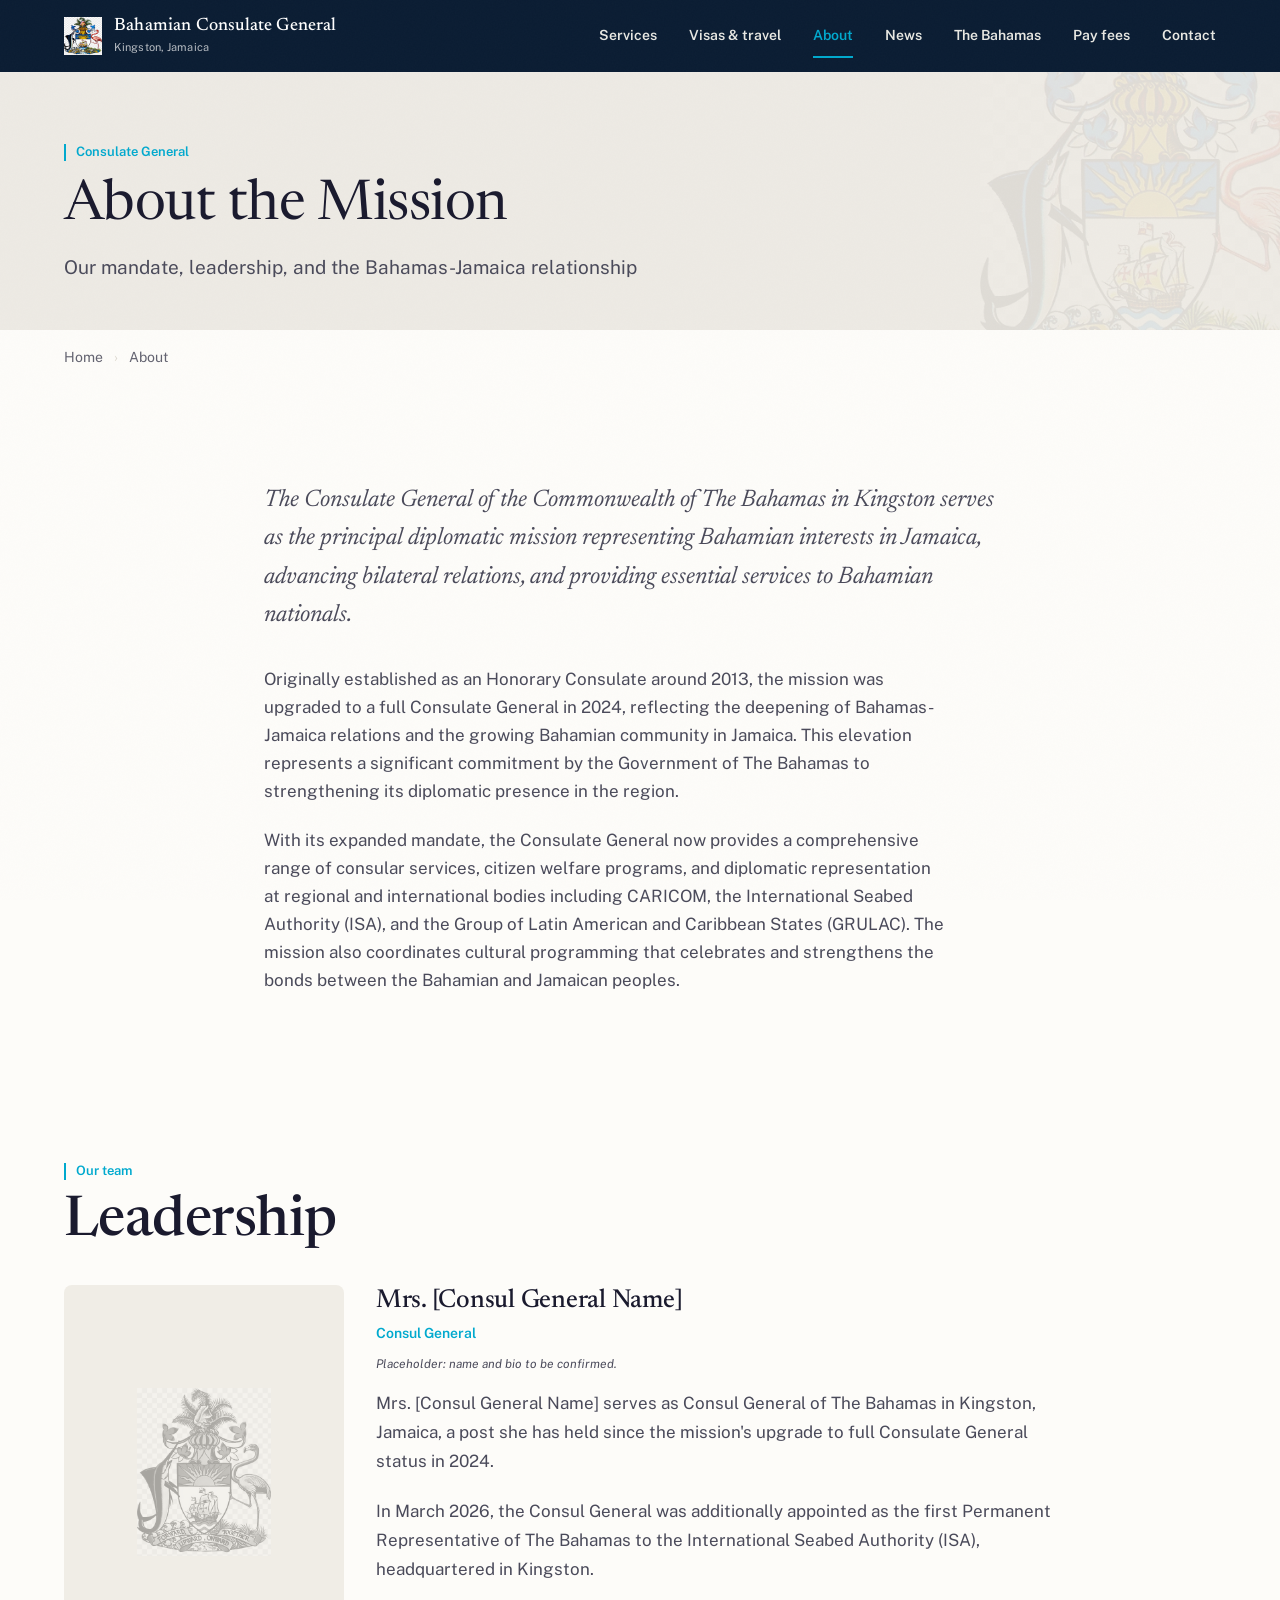
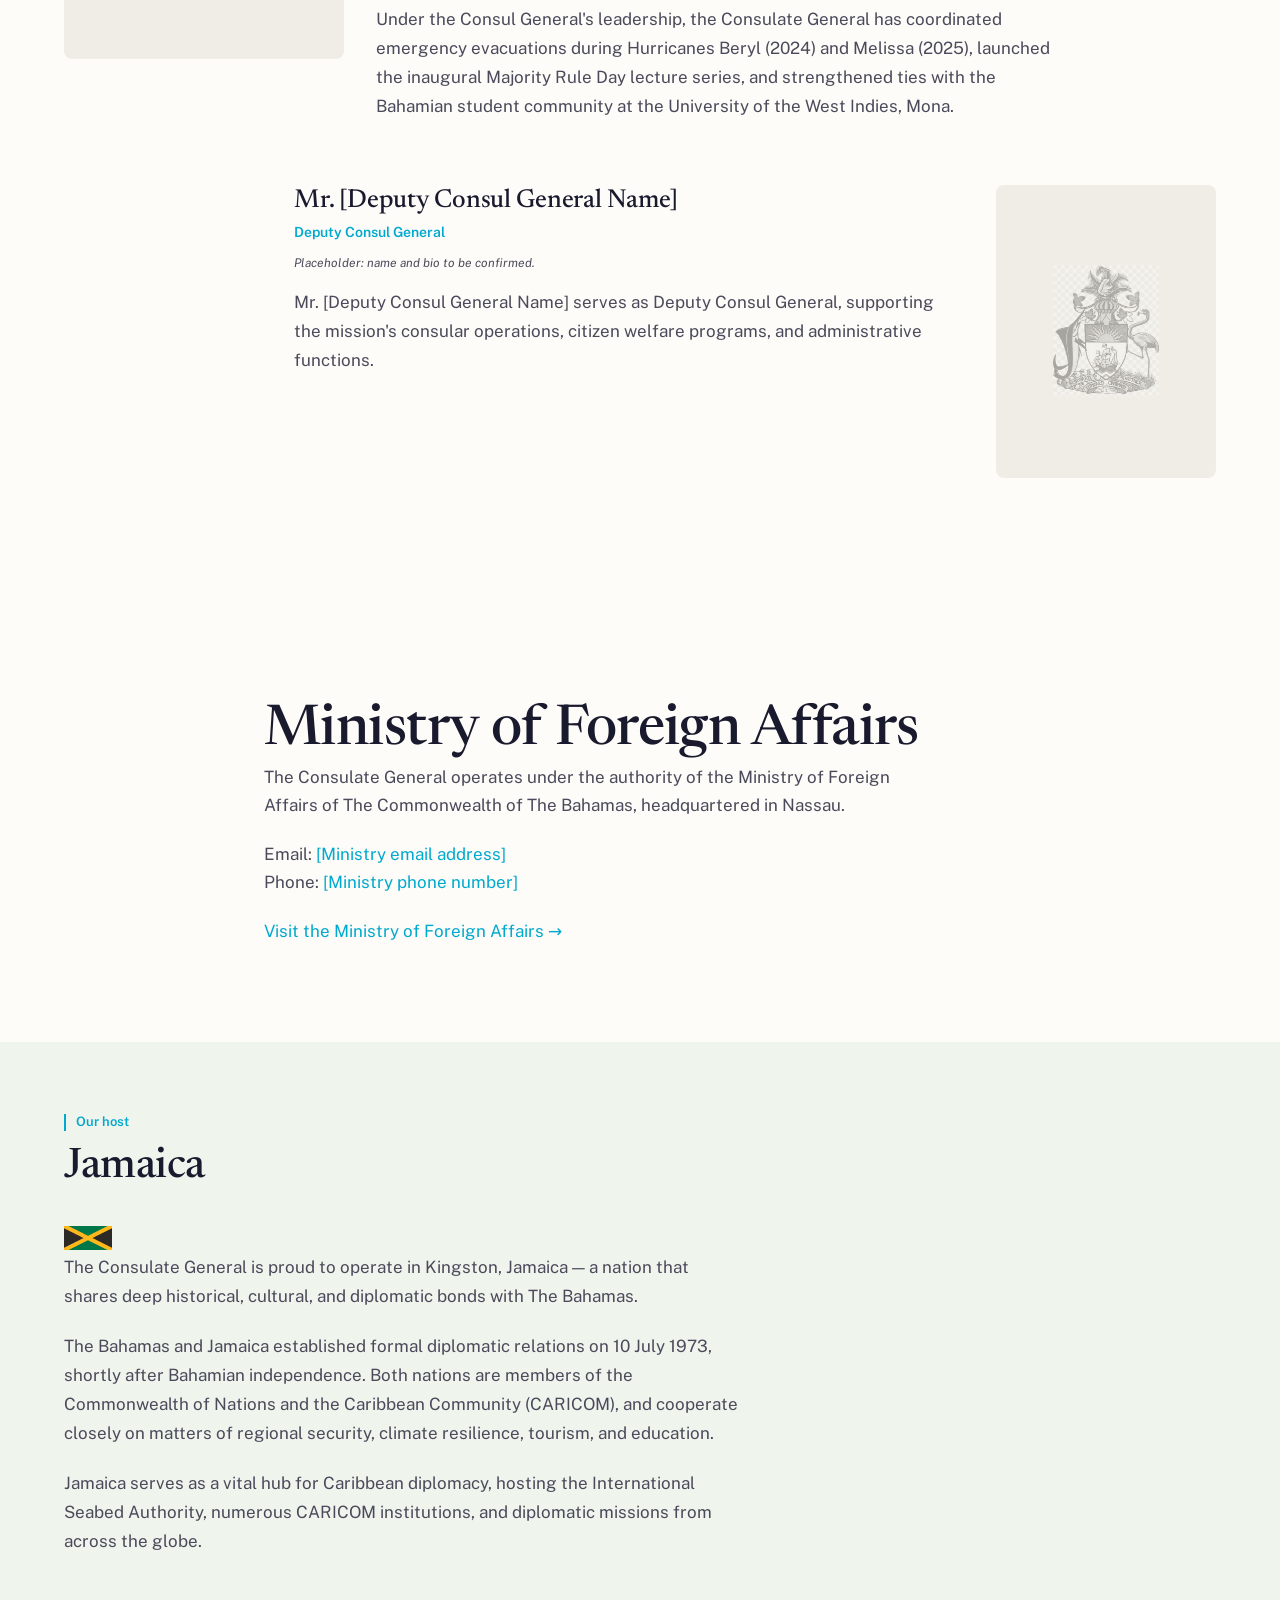
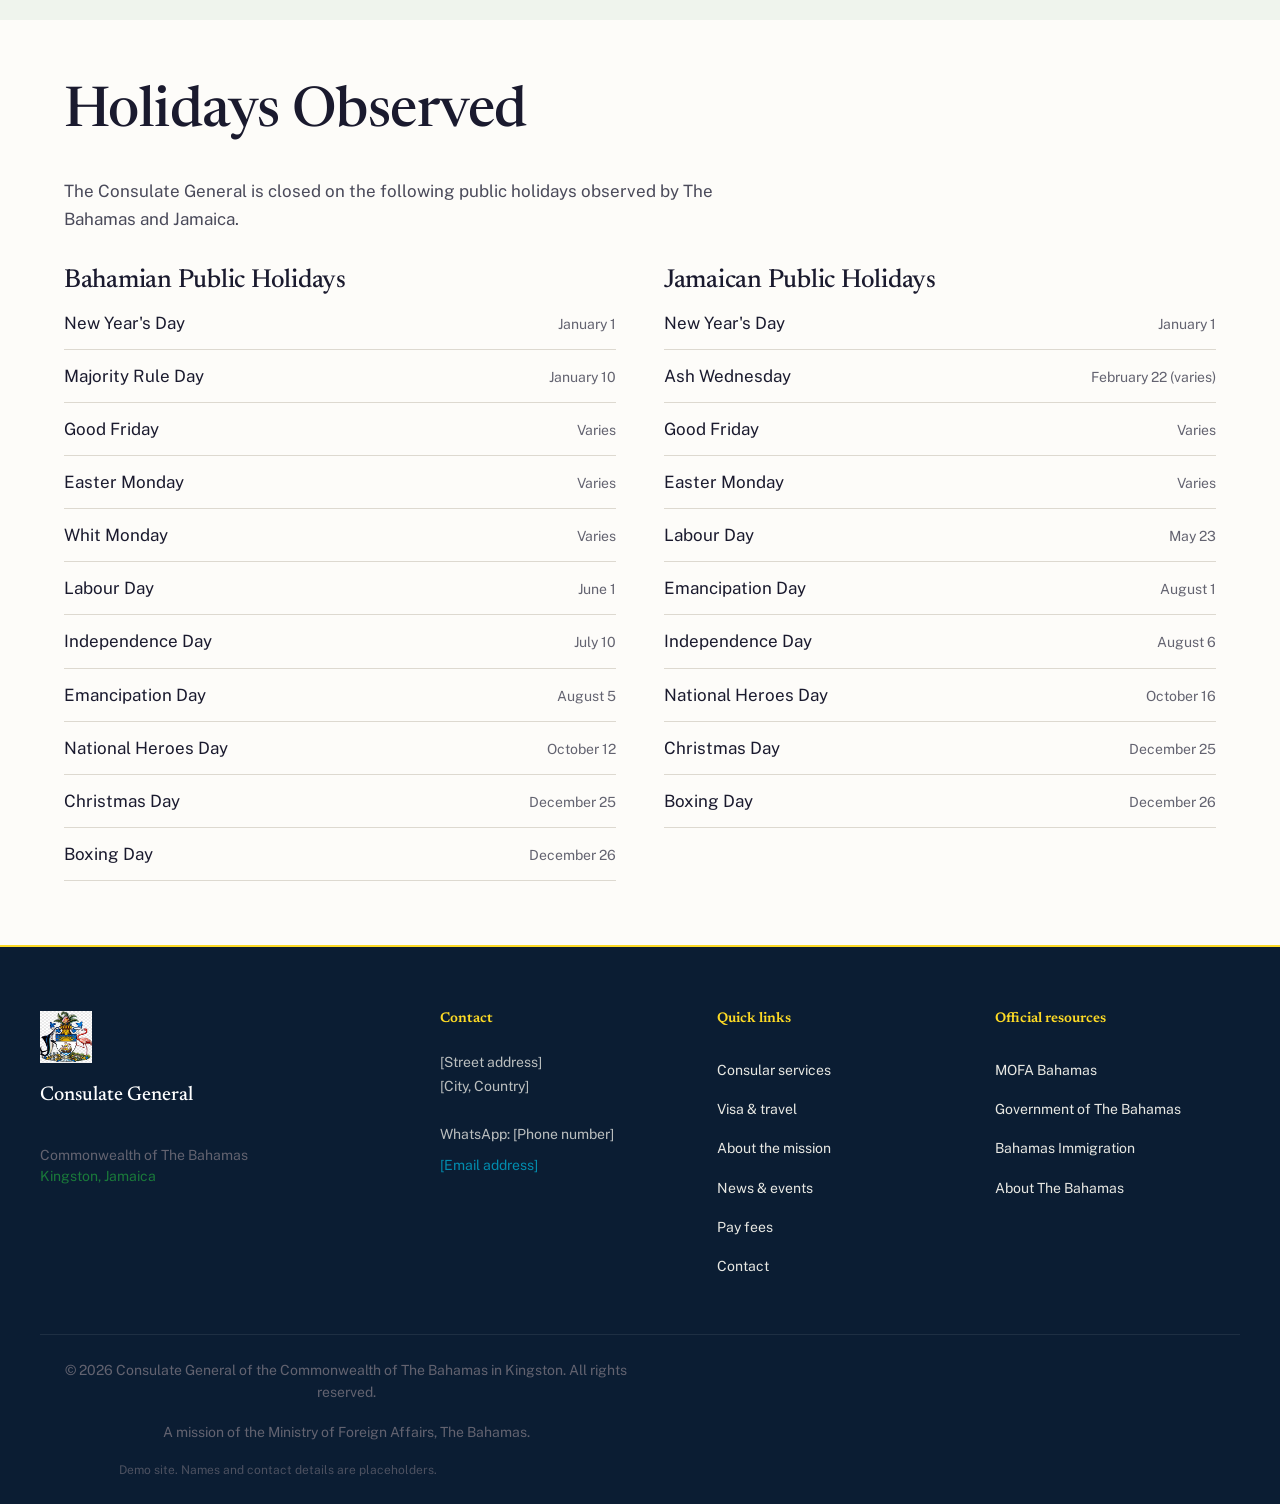
==== commit bb1642e9: "Demo template refresh: new type, header variants, placeholder details Newsreader + Public Sans, sent" ====
--- a/about.html
+++ b/about.html
@@ -8,10 +8,11 @@
   <link rel="icon" href="favicon.ico" type="image/x-icon">
   <link rel="preconnect" href="https://fonts.googleapis.com">
   <link rel="preconnect" href="https://fonts.gstatic.com" crossorigin>
-  <link href="https://fonts.googleapis.com/css2?family=EB+Garamond:ital,wght@0,400;0,500;0,600;0,700;1,400;1,500;1,600;1,700&family=Source+Sans+3:wght@300;400;500;600;700&display=swap" rel="stylesheet">
+  <link href="https://fonts.googleapis.com/css2?family=Newsreader:ital,opsz,wght@0,6..72,400;0,6..72,500;0,6..72,600;1,6..72,400;1,6..72,500&family=Public+Sans:wght@400;500;600;700&display=swap" rel="stylesheet">
   <link rel="stylesheet" href="css/main.css">
+  <link rel="stylesheet" href="css/aurora.css">
 </head>
-<body class="subpage">
+<body class="subpage header-watermark">
 
   <a href="#main-content" class="skip-link">Skip to main content</a>
 
@@ -27,16 +28,17 @@
       </a>
       <nav class="nav-links" aria-label="Main navigation">
         <a href="services.html">Services</a>
-        <a href="visas.html">Visas &amp; Travel</a>
+        <a href="visas.html">Visas &amp; travel</a>
         <a href="about.html">About</a>
         <a href="news.html">News</a>
         <a href="bahamas.html">The Bahamas</a>
-        <a href="payments.html">Pay Fees</a>
+        <a href="payments.html">Pay fees</a>
         <a href="contact.html">Contact</a>
       </nav>
       <button class="nav-toggle" aria-label="Open menu" aria-expanded="false">
         <span></span>
         <span></span>
+        <span></span>
       </button>
     </div>
   </header>
@@ -45,16 +47,16 @@
   <div class="mobile-menu" id="mobile-menu">
     <nav class="mobile-menu-nav" aria-label="Mobile navigation">
       <a href="services.html">Services</a>
-      <a href="visas.html">Visas &amp; Travel</a>
+      <a href="visas.html">Visas &amp; travel</a>
       <a href="about.html">About</a>
       <a href="news.html">News</a>
       <a href="bahamas.html">The Bahamas</a>
-      <a href="payments.html">Pay Fees</a>
+      <a href="payments.html">Pay fees</a>
       <a href="contact.html">Contact</a>
     </nav>
     <div class="mobile-menu-contact">
-      <p>WhatsApp: +1 (876) 436-8768</p>
-      <p>Alvetaknight@bahamas.gov.bs</p>
+      <p>WhatsApp: [Phone number]</p>
+      <p>[Email address]</p>
     </div>
   </div>
 
@@ -91,31 +93,33 @@
     <!-- Leadership -->
     <section class="about-section reveal">
       <div class="about-inner">
-        <span class="overline">Our Team</span>
+        <span class="overline">Our team</span>
         <h2>Leadership</h2>
 
         <div class="leadership-block">
 
           <!-- Consul General -->
           <div class="leadership-cg">
-            <div class="image-placeholder" style="height: 350px;">Image of Mrs. Alveta Adderley-Knight here</div>
+            <div class="leadership-portrait" aria-hidden="true"><img src="assets/coat_of_arms.webp" alt="" width="400" height="500" loading="lazy"></div>
             <div class="leadership-cg-content">
-              <h4>Mrs. Alveta Adderley-Knight</h4>
+              <h4>Mrs. [Consul General Name]</h4>
               <p class="leadership-role">Consul General</p>
-              <p>Mrs. Alveta Adderley-Knight serves as Consul General of The Bahamas in Kingston, Jamaica, a post she has held since the mission's upgrade to full Consulate General status in 2024.</p>
-              <p>In March 2026, she was additionally appointed as the first Permanent Representative of The Bahamas to the International Seabed Authority (ISA), headquartered in Kingston.</p>
-              <p>Under her leadership, the Consulate General has coordinated emergency evacuations during Hurricanes Beryl (2024) and Melissa (2025), launched the inaugural Majority Rule Day lecture series, and strengthened ties with the Bahamian student community at the University of the West Indies, Mona.</p>
+              <p class="placeholder-note">Placeholder: name and bio to be confirmed.</p>
+              <p>Mrs. [Consul General Name] serves as Consul General of The Bahamas in Kingston, Jamaica, a post she has held since the mission's upgrade to full Consulate General status in 2024.</p>
+              <p>In March 2026, the Consul General was additionally appointed as the first Permanent Representative of The Bahamas to the International Seabed Authority (ISA), headquartered in Kingston.</p>
+              <p>Under the Consul General's leadership, the Consulate General has coordinated emergency evacuations during Hurricanes Beryl (2024) and Melissa (2025), launched the inaugural Majority Rule Day lecture series, and strengthened ties with the Bahamian student community at the University of the West Indies, Mona.</p>
             </div>
           </div>
 
           <!-- Deputy Consul General -->
           <div class="leadership-deputy">
             <div class="leadership-deputy-content">
-              <h4>Mr. Kenneth Wallace Whitfield</h4>
+              <h4>Mr. [Deputy Consul General Name]</h4>
               <p class="leadership-role">Deputy Consul General</p>
-              <p>Mr. Kenneth Wallace Whitfield serves as Deputy Consul General, supporting the mission's consular operations, citizen welfare programs, and administrative functions.</p>
-            </div>
-            <div class="image-placeholder" style="height: 250px;">Image of Mr. Kenneth Wallace Whitfield here</div>
+              <p class="placeholder-note">Placeholder: name and bio to be confirmed.</p>
+              <p>Mr. [Deputy Consul General Name] serves as Deputy Consul General, supporting the mission's consular operations, citizen welfare programs, and administrative functions.</p>
+            </div>
+            <div class="leadership-portrait" aria-hidden="true"><img src="assets/coat_of_arms.webp" alt="" width="400" height="500" loading="lazy"></div>
           </div>
 
         </div>
@@ -128,8 +132,8 @@
         <h2>Ministry of Foreign Affairs</h2>
         <p>The Consulate General operates under the authority of the Ministry of Foreign Affairs of The Commonwealth of The Bahamas, headquartered in Nassau.</p>
         <p>
-          Email: <a href="mailto:mofabahamas@bahamas.gov.bs">mofabahamas@bahamas.gov.bs</a><br>
-          Phone: <a href="tel:+12423565956">+1-242-356-5956</a>
+          Email: <a href="mailto:ministry@example.com">[Ministry email address]</a><br>
+          Phone: <a href="tel:+12420000000">[Ministry phone number]</a>
         </p>
         <p><a href="https://mofa.gov.bs" target="_blank" rel="noopener">Visit the Ministry of Foreign Affairs &rarr;</a></p>
       </div>
@@ -138,7 +142,7 @@
     <!-- Host Country -->
     <section class="host-country-section reveal">
       <div class="host-country-inner">
-        <span class="overline">Our Host</span>
+        <span class="overline">Our host</span>
         <h3>Jamaica</h3>
         <img src="assets/Flag_of_Jamaica.svg.webp" alt="Flag of Jamaica" width="48" height="30" style="object-fit:contain">
         <p>The Consulate General is proud to operate in Kingston, Jamaica — a nation that shares deep historical, cultural, and diplomatic bonds with The Bahamas.</p>
@@ -267,27 +271,27 @@
         <div class="footer-col">
           <h3 class="footer-heading">Contact</h3>
           <address class="footer-address">
-            2-4 Gladstone Drive<br>Kingston, Jamaica<br><br>
-            WhatsApp: +1 (876) 436-8768<br>
-            <a href="mailto:Alvetaknight@bahamas.gov.bs">Alvetaknight@bahamas.gov.bs</a>
+            [Street address]<br>[City, Country]<br><br>
+            WhatsApp: [Phone number]<br>
+            <a href="mailto:consulate@example.com">[Email address]</a>
           </address>
         </div>
         <div class="footer-col">
-          <h3 class="footer-heading">Quick Links</h3>
+          <h3 class="footer-heading">Quick links</h3>
           <nav class="footer-nav" aria-label="Footer navigation">
-            <a href="services.html">Consular Services</a>
-            <a href="visas.html">Visa &amp; Travel</a>
-            <a href="about.html">About the Mission</a>
-            <a href="news.html">News &amp; Events</a>
-            <a href="payments.html">Pay Fees</a>
+            <a href="services.html">Consular services</a>
+            <a href="visas.html">Visa &amp; travel</a>
+            <a href="about.html">About the mission</a>
+            <a href="news.html">News &amp; events</a>
+            <a href="payments.html">Pay fees</a>
             <a href="contact.html">Contact</a>
           </nav>
         </div>
         <div class="footer-col">
-          <h3 class="footer-heading">Official Resources</h3>
+          <h3 class="footer-heading">Official resources</h3>
           <nav class="footer-nav">
             <a href="https://mofa.gov.bs" target="_blank" rel="noopener">MOFA Bahamas</a>
-            <a href="https://www.bahamas.gov.bs" target="_blank" rel="noopener">Government of The Bahamas</a>
+            <a href="https://opm.gov.bs" target="_blank" rel="noopener">Government of The Bahamas</a>
             <a href="https://www.immigration.gov.bs" target="_blank" rel="noopener">Bahamas Immigration</a>
             <a href="bahamas.html">About The Bahamas</a>
           </nav>
@@ -296,6 +300,7 @@
       <div class="footer-bottom">
         <p>&copy; 2026 Consulate General of the Commonwealth of The Bahamas in Kingston. All rights reserved.</p>
         <p>A mission of the Ministry of Foreign Affairs, The Bahamas.</p>
+        <p class="footer-demo-note">Demo site. Names and contact details are placeholders.</p>
       </div>
     </div>
   </footer>
--- a/css/main.css
+++ b/css/main.css
@@ -30,8 +30,8 @@
   --border: rgba(255, 255, 255, 0.08);
   --border-light: #DDD9D0;
   --emergency-red: #C0392B;
-  --font-heading: 'EB Garamond', Georgia, 'Times New Roman', serif;
-  --font-body: 'Source Sans 3', 'Segoe UI', system-ui, sans-serif;
+  --font-heading: 'Newsreader', Georgia, 'Times New Roman', serif;
+  --font-body: 'Public Sans', 'Segoe UI', system-ui, sans-serif;
   --text-hero: clamp(48px, 7vw, 80px);
   --text-page-title: clamp(36px, 5vw, 56px);
   --text-section: clamp(28px, 3.5vw, 42px);
@@ -78,6 +78,12 @@
   -webkit-font-smoothing: antialiased;
   -moz-osx-font-smoothing: grayscale;
   text-rendering: optimizeLegibility;
+  overflow-x: hidden;
+}
+
+h1, h2, h3, h4, h5, h6, p, li, dd, dt, a, span, blockquote, cite, time {
+  overflow-wrap: break-word;
+  word-break: break-word;
 }
 
 img,
@@ -182,8 +188,6 @@
   line-height: 1.4;
   font-weight: 600;
   font-family: var(--font-body);
-  text-transform: uppercase;
-  letter-spacing: 0.06em;
 }
 
 p {
@@ -358,8 +362,7 @@
   font-family: var(--font-body);
   font-size: var(--text-micro);
   font-weight: 400;
-  text-transform: uppercase;
-  letter-spacing: 0.1em;
+  letter-spacing: 0.01em;
   opacity: 0.7;
   display: block;
 }
@@ -374,8 +377,7 @@
   font-size: var(--text-small);
   font-weight: 600;
   color: var(--text-on-dark);
-  text-transform: uppercase;
-  letter-spacing: 0.06em;
+  letter-spacing: 0;
   padding: var(--space-2) 0;
   position: relative;
   transition: color 0.2s ease;
@@ -444,16 +446,20 @@
   transition: transform 0.3s var(--ease-out), opacity 0.3s ease;
 }
 
-.nav-toggle span:first-child {
-  margin-bottom: 6px;
+.nav-toggle span + span {
+  margin-top: 5px;
 }
 
 .nav-toggle.active span:first-child {
-  transform: translateY(4px) rotate(45deg);
+  transform: translateY(7px) rotate(45deg);
+}
+
+.nav-toggle.active span:nth-child(2) {
+  opacity: 0;
 }
 
 .nav-toggle.active span:last-child {
-  transform: translateY(-4px) rotate(-45deg);
+  transform: translateY(-7px) rotate(-45deg);
 }
 
 
@@ -539,14 +545,7 @@
   margin: 0 auto;
 }
 
-.page-header .overline,
-.page-header .page-overline {
-  font-family: var(--font-body);
-  font-size: var(--text-micro);
-  font-weight: 700;
-  text-transform: uppercase;
-  letter-spacing: 3px;
-  color: var(--aqua);
+.page-header .overline {
   margin-bottom: var(--space-4);
 }
 
@@ -618,12 +617,11 @@
   gap: var(--space-2);
   background: var(--aqua);
   color: #fff;
-  font-size: var(--text-small);
+  font-size: 15px;
   font-weight: 600;
-  text-transform: uppercase;
-  letter-spacing: 0.06em;
+  letter-spacing: 0;
   padding: 14px 28px;
-  border-radius: 2px;
+  border-radius: 4px;
   border: none;
   cursor: pointer;
   transition: background-color 0.2s ease, transform 0.15s ease;
@@ -649,12 +647,11 @@
   gap: var(--space-2);
   background: transparent;
   color: var(--text-on-dark);
-  font-size: var(--text-small);
+  font-size: 15px;
   font-weight: 600;
-  text-transform: uppercase;
-  letter-spacing: 0.06em;
+  letter-spacing: 0;
   padding: 14px 28px;
-  border-radius: 2px;
+  border-radius: 4px;
   border: 1px solid var(--text-on-dark);
   cursor: pointer;
   transition: background-color 0.2s ease, color 0.2s ease, border-color 0.2s ease;
@@ -680,33 +677,6 @@
   background: #fff;
   color: var(--text-dark);
   border-color: #fff;
-}
-
-.btn-emergency {
-  display: inline-flex;
-  align-items: center;
-  gap: var(--space-2);
-  background: var(--emergency-red);
-  color: #fff;
-  font-size: var(--text-small);
-  font-weight: 600;
-  text-transform: uppercase;
-  letter-spacing: 0.06em;
-  padding: 14px 28px;
-  border-radius: 2px;
-  border: none;
-  cursor: pointer;
-  transition: background-color 0.2s ease;
-}
-
-.btn-emergency:hover {
-  background: #A93226;
-  color: #fff;
-}
-
-.btn-emergency:focus-visible {
-  outline: 2px solid var(--emergency-red);
-  outline-offset: 2px;
 }
 
 .text-link {
@@ -732,9 +702,7 @@
    ------------------------------------------------------------ */
 
 .hero {
-  background: linear-gradient(rgba(11, 29, 51, 0.72), rgba(11, 29, 51, 0.88)), url(../assets/hero_background.avif);
-  background-size: cover;
-  background-position: center;
+  background: var(--navy);
   min-height: 100vh;
   display: flex;
   align-items: center;
@@ -742,21 +710,38 @@
   overflow: hidden;
 }
 
+/* Original hero photo: the Bahamas flag against open sky */
+.hero-image {
+  position: absolute;
+  inset: 0;
+  z-index: 0;
+  background: var(--navy) url(../assets/hero_background.png) center / cover no-repeat;
+}
+
+/* Bottom-up navy scrim: 80% at the base fading to 20% at the top, plus a soft
+   left read-aid so the headline stays legible over the flag's gold band. */
+.hero-overlay {
+  position: absolute;
+  inset: 0;
+  z-index: 1;
+  pointer-events: none;
+  background:
+    linear-gradient(to top, rgba(11, 29, 51, 0.80) 0%, rgba(11, 29, 51, 0.20) 100%),
+    linear-gradient(to right, rgba(11, 29, 51, 0.45) 0%, rgba(11, 29, 51, 0) 65%);
+}
+
 .hero-content {
+  position: relative;
+  z-index: 2;
   padding: calc(var(--nav-height) + var(--space-24)) var(--space-6) var(--space-24);
   max-width: var(--max-width);
   margin: 0 auto;
   width: 100%;
 }
 
-.hero .overline,
-.hero-overline {
-  font-family: var(--font-body);
-  font-size: var(--text-micro);
-  font-weight: 700;
-  text-transform: uppercase;
-  letter-spacing: 3px;
+.hero .overline {
   color: var(--gold);
+  border-left-color: var(--gold);
   margin-bottom: var(--space-6);
 }
 
@@ -826,83 +811,9 @@
 }
 
 .services-strip-divider {
-  width: 1px;
-  height: 14px;
-  background: rgba(255, 255, 255, 0.2);
-}
-
-.hero-image {
-  height: 100%;
-  min-height: 500px;
-  position: relative;
-}
-
-.hero-image .image-placeholder {
-  width: 100%;
-  height: 100%;
-  min-height: 500px;
-  background: var(--border-light);
-  display: flex;
-  align-items: center;
-  justify-content: center;
-  font-size: var(--text-small);
-  color: var(--text-light);
-  letter-spacing: 0.08em;
-  text-transform: uppercase;
-}
-
-
-/* ------------------------------------------------------------
-   13. QUICK SERVICES STRIP
-   ------------------------------------------------------------ */
-
-.quick-services {
-  background: var(--cream);
-  padding: var(--space-6) 0;
-  border-bottom: 1px solid var(--border-light);
-}
-
-.quick-services-inner {
-  max-width: var(--max-width);
-  margin: 0 auto;
-  padding: 0 var(--space-6);
-  display: flex;
-  align-items: center;
-  gap: 0;
-  overflow-x: auto;
-  -webkit-overflow-scrolling: touch;
-  scrollbar-width: none;
-}
-
-.quick-services-inner::-webkit-scrollbar {
   display: none;
 }
 
-.quick-services-item {
-  flex-shrink: 0;
-  padding: var(--space-3) var(--space-6);
-  font-size: var(--text-small);
-  font-weight: 600;
-  color: var(--text-dark);
-  white-space: nowrap;
-  transition: color 0.2s ease;
-}
-
-.quick-services-item:hover {
-  color: var(--aqua);
-}
-
-.quick-services-item:focus-visible {
-  outline: 2px solid var(--aqua);
-  outline-offset: 2px;
-}
-
-.quick-services-divider {
-  flex-shrink: 0;
-  width: 1px;
-  height: 20px;
-  background: var(--border-light);
-}
 
 
 /* ------------------------------------------------------------
@@ -919,28 +830,41 @@
   margin: 0 auto;
 }
 
-.mission-quote {
-  font-family: var(--font-heading);
-  font-size: clamp(22px, 3vw, 30px);
+/* Mission quote (uses the base blockquote) */
+.mission blockquote {
+  margin-top: 0;
+}
+
+.mission blockquote footer {
+  margin-top: var(--space-4);
+}
+
+.mission blockquote cite {
+  display: block;
+  font-family: var(--font-body);
+  font-style: normal;
+  font-size: var(--text-small);
+  color: var(--text-light);
+}
+
+.mission blockquote cite strong {
+  display: block;
+  color: var(--text-dark);
+  margin-bottom: var(--space-1);
+}
+
+.mission-body {
+  margin-top: var(--space-8);
+}
+
+.placeholder-note {
+  display: block;
+  font-family: var(--font-body);
+  font-size: 12px;
   font-style: italic;
-  line-height: 1.55;
-  color: var(--text-dark);
-  border-left: 3px solid var(--aqua);
-  padding-left: var(--space-6);
-  margin-bottom: var(--space-6);
-}
-
-.mission-attribution {
-  font-family: var(--font-body);
-  font-size: var(--text-small);
+  font-weight: 400;
   color: var(--text-light);
-  padding-left: var(--space-6);
-}
-
-.mission-attribution strong {
-  color: var(--text-dark);
-  display: block;
-  margin-bottom: var(--space-1);
+  margin-top: var(--space-1);
 }
 
 
@@ -980,18 +904,80 @@
   display: block;
 }
 
-.news-featured .image-placeholder {
+.news-featured figure {
+  margin: 0;
   width: 100%;
   aspect-ratio: 16 / 10;
+  border-radius: 8px;
+  overflow: hidden;
   background: var(--border-light);
-  display: flex;
-  align-items: center;
-  justify-content: center;
+}
+
+.news-featured figure img {
+  width: 100%;
+  height: 100%;
+  object-fit: cover;
+  transition: transform 0.6s var(--ease-out);
+}
+
+.news-featured:hover figure img {
+  transform: scale(1.03);
+}
+
+/* Text card rides 24px up over the image */
+.news-featured-body {
+  position: relative;
+  z-index: 1;
+  background: #fff;
+  border: 1px solid var(--border-light);
+  border-radius: 6px;
+  padding: var(--space-6);
+  margin: -24px var(--space-6) 0;
+}
+
+.news-featured time,
+.news-list-item time {
+  display: block;
   font-size: var(--text-small);
   color: var(--text-light);
-  letter-spacing: 0.08em;
-  text-transform: uppercase;
-  margin-bottom: var(--space-6);
+  margin-bottom: var(--space-2);
+}
+
+.news-featured h3 {
+  font-size: var(--text-subsection);
+  line-height: 1.3;
+  margin-bottom: var(--space-3);
+}
+
+.news-featured p {
+  font-size: var(--text-body);
+  margin-bottom: var(--space-4);
+}
+
+.news-list-item {
+  flex-direction: column;
+  gap: 0;
+}
+
+.news-list-item h3 {
+  font-size: var(--text-large);
+  line-height: 1.35;
+}
+
+.news-list-item h3 a {
+  color: var(--off-black);
+  transition: color 0.2s ease;
+}
+
+.news-list-item h3 a:hover {
+  color: var(--aqua);
+}
+
+.news-view-all {
+  display: inline-block;
+  margin-top: var(--space-8);
+  font-weight: 600;
+  color: var(--aqua);
 }
 
 .news-featured-date {
@@ -1061,12 +1047,14 @@
    16. BILATERAL RIBBON
    ------------------------------------------------------------ */
 
+.bilateral,
 .bilateral-ribbon {
   background: var(--navy);
   padding: var(--space-12) var(--space-6);
   text-align: center;
 }
 
+.bilateral-inner,
 .bilateral-ribbon-inner {
   max-width: var(--max-width);
   margin: 0 auto;
@@ -1074,7 +1062,6 @@
   align-items: center;
   justify-content: center;
   gap: var(--space-6);
-  flex-wrap: wrap;
 }
 
 .bilateral-ribbon .flag-icon {
@@ -1089,12 +1076,20 @@
   flex-shrink: 0;
 }
 
+.bilateral-inner img,
+.bilateral-ribbon-inner img {
+  flex-shrink: 0;
+  object-fit: contain;
+}
+
+.bilateral-text,
 .bilateral-ribbon-text {
   font-family: var(--font-heading);
   font-style: italic;
   font-size: clamp(18px, 2.5vw, 24px);
   color: var(--text-on-dark);
   line-height: 1.5;
+  text-align: center;
 }
 
 
@@ -1247,7 +1242,7 @@
   font-size: var(--text-micro);
   font-weight: 700;
   text-transform: uppercase;
-  letter-spacing: 0.08em;
+  letter-spacing: 0.02em;
   color: var(--text-mid);
   background: var(--cream);
   padding: var(--space-4) var(--space-6);
@@ -1309,21 +1304,6 @@
   border-top: 1px solid var(--border-light);
 }
 
-.form-type-badge {
-  display: inline-flex;
-  align-items: center;
-  justify-content: center;
-  min-width: 42px;
-  height: 28px;
-  background: var(--cream);
-  font-size: 10px;
-  font-weight: 700;
-  text-transform: uppercase;
-  letter-spacing: 0.06em;
-  color: var(--text-mid);
-  flex-shrink: 0;
-}
-
 .form-item-name {
   flex: 1;
   font-size: var(--text-body);
@@ -1421,9 +1401,7 @@
 
 .visa-sidebar ul li strong {
   display: block;
-  font-size: var(--text-micro);
-  text-transform: uppercase;
-  letter-spacing: 0.06em;
+  font-size: 13px;
   color: var(--text-light);
   margin-bottom: 2px;
 }
@@ -1491,17 +1469,22 @@
   margin-bottom: var(--space-16);
 }
 
-.leadership-cg .image-placeholder {
+.leadership-portrait {
   width: 100%;
   aspect-ratio: 3 / 4;
-  background: var(--border-light);
+  background: var(--cream);
+  border-radius: 8px;
   display: flex;
   align-items: center;
   justify-content: center;
-  font-size: var(--text-small);
-  color: var(--text-light);
-  letter-spacing: 0.08em;
-  text-transform: uppercase;
+  overflow: hidden;
+}
+
+.leadership-portrait img {
+  width: 48%;
+  height: auto;
+  opacity: 0.3;
+  filter: grayscale(1);
 }
 
 .leadership-cg-content h4 {
@@ -1512,9 +1495,8 @@
   font-size: var(--text-small);
   color: var(--aqua);
   font-weight: 600;
-  text-transform: uppercase;
-  letter-spacing: 0.06em;
-  margin-bottom: var(--space-6);
+  letter-spacing: 0;
+  margin-bottom: var(--space-2);
 }
 
 .leadership-cg-content p {
@@ -1531,19 +1513,6 @@
   align-items: start;
 }
 
-.leadership-deputy .image-placeholder {
-  width: 100%;
-  aspect-ratio: 3 / 4;
-  background: var(--border-light);
-  display: flex;
-  align-items: center;
-  justify-content: center;
-  font-size: var(--text-small);
-  color: var(--text-light);
-  letter-spacing: 0.08em;
-  text-transform: uppercase;
-}
-
 .leadership-deputy-content h4 {
   margin-bottom: var(--space-1);
 }
@@ -1552,9 +1521,8 @@
   font-size: var(--text-small);
   color: var(--aqua);
   font-weight: 600;
-  text-transform: uppercase;
-  letter-spacing: 0.06em;
-  margin-bottom: var(--space-6);
+  letter-spacing: 0;
+  margin-bottom: var(--space-2);
 }
 
 .leadership-deputy-content p {
@@ -1632,28 +1600,27 @@
   margin-bottom: var(--space-12);
 }
 
-.news-featured-story .image-placeholder {
+.news-featured-story {
+  border-radius: 8px;
+  overflow: hidden;
+  background: var(--navy);
+}
+
+.news-featured-story img {
   width: 100%;
-  aspect-ratio: 16 / 9;
-  background: var(--border-light);
-  display: flex;
-  align-items: center;
-  justify-content: center;
-  font-size: var(--text-small);
-  color: var(--text-light);
-  letter-spacing: 0.08em;
-  text-transform: uppercase;
-  position: relative;
-}
-
-.news-featured-story .image-placeholder::after {
+  height: 440px;
+  object-fit: cover;
+  display: block;
+}
+
+.news-featured-story::after {
   content: '';
   position: absolute;
   bottom: 0;
   left: 0;
   right: 0;
-  height: 60%;
-  background: linear-gradient(to top, rgba(11, 29, 51, 0.85), transparent);
+  height: 75%;
+  background: linear-gradient(to top, rgba(11, 29, 51, 0.92), transparent);
 }
 
 .news-featured-overlay {
@@ -1743,10 +1710,9 @@
 }
 
 .event-item-date {
-  font-size: var(--text-micro);
-  font-weight: 700;
-  text-transform: uppercase;
-  letter-spacing: 0.06em;
+  font-size: 13px;
+  font-weight: 600;
+  letter-spacing: 0;
   color: var(--aqua);
   margin-bottom: 2px;
 }
@@ -1794,7 +1760,7 @@
   max-width: var(--max-width);
 }
 
-.news-hero .news-featured-story .image-placeholder {
+.news-hero .news-featured-story img {
   min-height: 400px;
 }
 
@@ -1931,10 +1897,9 @@
 }
 
 .symbol-type {
-  font-size: var(--text-micro);
-  font-weight: 700;
-  text-transform: uppercase;
-  letter-spacing: 0.06em;
+  font-size: 13px;
+  font-weight: 600;
+  letter-spacing: 0;
   color: var(--aqua);
   margin-bottom: var(--space-2);
 }
@@ -1949,41 +1914,44 @@
 }
 
 .symbols-flex {
-  display: flex;
-  align-items: flex-start;
-  gap: var(--space-8);
+  display: grid;
+  grid-template-columns: repeat(5, 1fr);
+  gap: var(--space-6);
+  align-items: start;
   margin-top: var(--space-8);
 }
 
 .symbol-item {
-  flex: 1;
   min-width: 0;
 }
 
-.symbol-item:nth-child(2) {
-  flex: 1.2;
-}
-
-.symbol-item:nth-child(3) {
-  flex: 0.9;
-}
-
-.symbol-item .image-placeholder {
+/* Staggered: items 2 and 4 drop 32px, image heights alternate 200 / 160 */
+.symbol-item:nth-child(2),
+.symbol-item:nth-child(4) {
+  margin-top: 32px;
+}
+
+.symbol-item img {
   width: 100%;
-  aspect-ratio: 4 / 3;
-  background: var(--border-light);
-  display: flex;
-  align-items: center;
-  justify-content: center;
-  font-size: var(--text-small);
-  color: var(--text-light);
-  letter-spacing: 0.08em;
-  text-transform: uppercase;
+  height: 200px;
+  object-fit: cover;
+  border-radius: 8px;
   margin-bottom: var(--space-4);
-}
-
-.symbol-item h5 {
-  margin-bottom: var(--space-2);
+  background: var(--cream);
+}
+
+.symbol-item:nth-child(even) img {
+  height: 160px;
+}
+
+.symbol-item:last-child img {
+  object-fit: contain;
+  padding: var(--space-3);
+}
+
+.symbol-item h3 {
+  font-size: var(--text-subsection);
+  margin-bottom: var(--space-1);
 }
 
 .symbol-item p {
@@ -2000,20 +1968,6 @@
 .coat-of-arms-inner {
   max-width: 600px;
   margin: 0 auto;
-}
-
-.coat-of-arms-inner .image-placeholder {
-  width: 200px;
-  height: 240px;
-  margin: 0 auto var(--space-8);
-  background: var(--border-light);
-  display: flex;
-  align-items: center;
-  justify-content: center;
-  font-size: var(--text-small);
-  color: var(--text-light);
-  letter-spacing: 0.08em;
-  text-transform: uppercase;
 }
 
 .coat-of-arms-inner h3 {
@@ -2032,23 +1986,6 @@
   background: var(--navy-mid);
   padding: var(--space-24) var(--space-6);
   overflow: hidden;
-}
-
-.tourism-teaser .image-placeholder {
-  position: absolute;
-  top: 0;
-  left: 0;
-  width: 100%;
-  height: 100%;
-  background: var(--border-light);
-  display: flex;
-  align-items: center;
-  justify-content: center;
-  font-size: var(--text-small);
-  color: var(--text-light);
-  letter-spacing: 0.08em;
-  text-transform: uppercase;
-  opacity: 0.3;
 }
 
 .tourism-teaser-content {
@@ -2141,8 +2078,6 @@
   justify-content: center;
   font-size: var(--text-small);
   color: var(--text-light);
-  letter-spacing: 0.08em;
-  text-transform: uppercase;
   margin-bottom: var(--space-8);
 }
 
@@ -2167,10 +2102,9 @@
 
 .form-group label {
   display: block;
-  font-size: var(--text-micro);
-  font-weight: 700;
-  text-transform: uppercase;
-  letter-spacing: 0.08em;
+  font-size: 13px;
+  font-weight: 600;
+  letter-spacing: 0;
   color: var(--text-mid);
   margin-bottom: var(--space-2);
 }
@@ -2292,10 +2226,9 @@
 }
 
 .payment-amount-display .amount-label {
-  font-size: var(--text-micro);
-  font-weight: 700;
-  text-transform: uppercase;
-  letter-spacing: 0.08em;
+  font-size: 13px;
+  font-weight: 600;
+  letter-spacing: 0;
   color: var(--text-on-dark);
   margin-bottom: var(--space-2);
 }
@@ -2313,10 +2246,9 @@
 
 .card-input-group label {
   display: block;
-  font-size: var(--text-micro);
-  font-weight: 700;
-  text-transform: uppercase;
-  letter-spacing: 0.08em;
+  font-size: 13px;
+  font-weight: 600;
+  letter-spacing: 0;
   color: var(--text-mid);
   margin-bottom: var(--space-2);
 }
@@ -2330,7 +2262,7 @@
   font-size: var(--text-body);
   color: var(--text-dark);
   font-family: var(--font-body);
-  letter-spacing: 0.05em;
+  letter-spacing: 0.02em;
   transition: border-color 0.2s ease;
 }
 
@@ -2368,8 +2300,8 @@
   font-size: 9px;
   font-weight: 700;
   color: #fff;
-  text-transform: uppercase;
-  letter-spacing: 0.04em;
+  letter-spacing: 0.02em;
+  border-radius: 3px;
 }
 
 .payment-fallback {
@@ -2565,11 +2497,10 @@
 
 .advisory-level {
   display: inline-block;
-  font-size: var(--text-micro);
-  font-weight: 700;
-  text-transform: uppercase;
-  letter-spacing: 1px;
-  padding: var(--space-1) var(--space-3);
+  font-size: 13px;
+  font-weight: 600;
+  letter-spacing: 0;
+  padding: var(--space-1) 0;
   margin-bottom: var(--space-3);
 }
 
@@ -2733,14 +2664,6 @@
   margin: 0 auto;
 }
 
-/* Bahamas Page — Symbols Row */
-.symbols-row {
-  display: flex;
-  flex-wrap: wrap;
-  gap: var(--space-8);
-  justify-content: center;
-}
-
 /* Payment Section wrapper */
 .payment-section {
   max-width: var(--max-width);
@@ -2823,11 +2746,10 @@
 .footer-col h3,
 .footer-col h6,
 .footer-heading {
-  font-size: var(--text-micro);
+  font-size: var(--text-small);
   color: var(--gold);
-  text-transform: uppercase;
-  letter-spacing: 0.1em;
-  font-weight: 700;
+  letter-spacing: 0;
+  font-weight: 600;
   margin-bottom: var(--space-6);
 }
 
@@ -2899,6 +2821,12 @@
   line-height: 1.6;
 }
 
+.footer-bottom .footer-demo-note {
+  font-size: 12px;
+  margin-top: var(--space-2);
+  opacity: 0.75;
+}
+
 .footer-bottom-links {
   display: flex;
   gap: var(--space-6);
@@ -2930,13 +2858,18 @@
   padding: 0 var(--space-6);
 }
 
+/* Eyebrow: sentence case, 2px aqua rule on the left, no tracking */
 .overline {
+  display: inline-block;
   font-family: var(--font-body);
-  font-size: var(--text-micro);
-  font-weight: 700;
-  text-transform: uppercase;
-  letter-spacing: 3px;
+  font-size: 13px;
+  font-weight: 600;
+  letter-spacing: 0;
+  line-height: 1.3;
   color: var(--aqua);
+  border-left: 2px solid var(--aqua);
+  padding-left: 10px;
+  margin-bottom: var(--space-3);
 }
 
 .lead {
@@ -2987,8 +2920,309 @@
   justify-content: center;
   font-size: var(--text-small);
   color: var(--text-light);
-  letter-spacing: 0.08em;
-  text-transform: uppercase;
+}
+
+
+/* Align padded section wrappers with .container content (1200 - 2*24) */
+.about-inner,
+.symbols-inner,
+.host-country-inner,
+.news-preview-inner {
+  max-width: calc(var(--max-width) - 2 * var(--space-6));
+}
+
+.about-inner > h2 {
+  margin-bottom: var(--space-8);
+}
+
+
+/* ------------------------------------------------------------
+   27b. SUB-PAGE HEADER TREATMENTS (per-page body class)
+   ------------------------------------------------------------ */
+
+.page-header {
+  position: relative;
+  overflow: hidden;
+}
+
+.page-header .page-header-inner,
+.page-header .container {
+  position: relative;
+  z-index: 1;
+}
+
+/* (a) coat-of-arms watermark, right-aligned at 6% */
+.header-watermark .page-header::after {
+  content: '';
+  position: absolute;
+  top: 50%;
+  right: -40px;
+  width: 340px;
+  height: 425px;
+  transform: translateY(-46%);
+  background: url(../assets/coat_of_arms.webp) center / contain no-repeat;
+  opacity: 0.06;
+  pointer-events: none;
+}
+
+/* (b) aqua -> gold 3px top rule + cream aurora (the .aurora div is in the markup) */
+.header-aurora .page-header {
+  border-top: 3px solid var(--aqua);
+  border-image: linear-gradient(90deg, var(--aqua), var(--gold)) 1;
+}
+
+/* (c) 180px photo strip under the nav, fading into the beige band */
+.header-photo .page-header {
+  padding-top: calc(var(--nav-height) + 280px + var(--space-12));
+}
+
+.header-photo .page-header::before {
+  content: '';
+  position: absolute;
+  top: 0;
+  left: 0;
+  right: 0;
+  height: calc(var(--nav-height) + 280px);
+  background-size: cover;
+  background-position: center;
+  pointer-events: none;
+}
+
+/* Short, late fade so most of the photo stays visible */
+.header-photo .page-header::after {
+  content: '';
+  position: absolute;
+  top: calc(var(--nav-height) + 220px);
+  left: 0;
+  right: 0;
+  height: 60px;
+  background: linear-gradient(to bottom, rgba(237, 234, 228, 0) 0%, rgba(237, 234, 228, 0.55) 55%, #EDEAE4 100%);
+  pointer-events: none;
+}
+
+.header-photo--beaches .page-header::before {
+  background-image: url(../assets/bahamian_beaches.webp);
+}
+
+.header-photo--lignum .page-header::before {
+  background-image: url(../assets/lignum_vitae.webp);
+  background-position: center 35%;
+}
+
+
+/* ------------------------------------------------------------
+   27c. SERVICES PAGE BLOCKS (accordion, status cards, fees, downloads)
+   ------------------------------------------------------------ */
+
+.services-accordion {
+  padding-bottom: var(--space-16);
+}
+
+.accordion-title,
+.accordion-trigger-title {
+  font-family: var(--font-heading);
+  font-size: var(--text-subsection);
+  color: var(--off-black);
+  transition: color 0.2s ease;
+}
+
+.accordion-trigger:hover .accordion-title {
+  color: var(--aqua);
+}
+
+.accordion-item.active .accordion-chevron {
+  transform: rotate(-135deg);
+}
+
+.accordion-content > * {
+  color: var(--text-mid);
+  line-height: 1.7;
+}
+
+.accordion-content > p,
+.accordion-content > ul {
+  margin-bottom: 1em;
+}
+
+.accordion-content > h4 {
+  margin: var(--space-4) 0 var(--space-2);
+}
+
+.accordion-content > ul {
+  padding-left: var(--space-6);
+}
+
+.accordion-content > ul li {
+  list-style: disc;
+  margin-bottom: var(--space-2);
+}
+
+.accordion-content > :last-child {
+  margin-bottom: var(--space-8);
+}
+
+.document-status {
+  padding: var(--space-16) var(--space-6);
+  background: var(--off-white);
+}
+
+/* Three aurora cards (aurora layer comes from css/aurora.css via .aurora-card) */
+.status-methods,
+.document-status-grid {
+  display: grid;
+  grid-template-columns: repeat(3, 1fr);
+  gap: var(--space-6);
+  margin-top: var(--space-8);
+}
+
+.status-method,
+.contact-method-block {
+  position: relative;
+  overflow: hidden;
+  display: flex;
+  flex-direction: column;
+  gap: var(--space-1);
+  padding: var(--space-8) var(--space-6);
+  background: #fff;
+  border: 1px solid var(--border-light);
+  border-radius: 8px;
+  color: var(--text-dark);
+  transition: transform 0.35s var(--ease-out), box-shadow 0.35s var(--ease-out), border-color 0.2s ease;
+}
+
+.status-method:hover,
+.contact-method-block:hover {
+  transform: translateY(-4px);
+  box-shadow: 0 18px 40px rgba(11, 29, 51, 0.10);
+  border-color: rgba(0, 169, 206, 0.35);
+  color: var(--text-dark);
+}
+
+.status-method strong {
+  font-family: var(--font-heading);
+  font-size: var(--text-large);
+  font-weight: 500;
+}
+
+.status-method span {
+  font-size: var(--text-small);
+  color: var(--aqua);
+  font-weight: 600;
+}
+
+.status-icon {
+  width: 48px;
+  height: 48px;
+  border-radius: 50%;
+  background: var(--aqua-wash);
+  color: var(--aqua);
+  display: flex;
+  align-items: center;
+  justify-content: center;
+  margin-bottom: var(--space-3);
+}
+
+.notice-callout {
+  padding: 0 var(--space-6) var(--space-12);
+}
+
+.callout {
+  border-left: 3px solid var(--gold-muted);
+  background: var(--gold-wash);
+  padding: var(--space-6);
+  border-radius: 0 6px 6px 0;
+}
+
+.callout p {
+  margin: 0;
+  color: var(--text-dark);
+  max-width: none;
+}
+
+.fee-schedule {
+  padding: var(--space-8) 0 var(--space-12);
+}
+
+.fee-cta {
+  margin-top: var(--space-4);
+  font-weight: 600;
+}
+
+.forms-downloads {
+  padding: 0 0 var(--space-24);
+}
+
+.downloads-list {
+  margin-top: var(--space-6);
+  border-top: 1px solid var(--border-light);
+}
+
+.download-item {
+  display: flex;
+  align-items: center;
+  gap: var(--space-4);
+  padding: var(--space-4) 0;
+  border-bottom: 1px solid var(--border-light);
+}
+
+.download-item a {
+  font-weight: 500;
+}
+
+.file-badge {
+  display: inline-flex;
+  align-items: center;
+  justify-content: center;
+  min-width: 48px;
+  height: 26px;
+  padding: 0 var(--space-2);
+  background: var(--cream);
+  border-radius: 4px;
+  font-size: 12px;
+  font-weight: 600;
+  color: var(--text-mid);
+  flex-shrink: 0;
+}
+
+/* Contact page bits */
+.whatsapp-block {
+  position: relative;
+  overflow: hidden;
+  border-radius: 0 8px 8px 0;
+}
+
+.whatsapp-label {
+  display: block;
+  font-size: 13px;
+  font-weight: 600;
+  color: var(--jm-green);
+  margin-bottom: var(--space-1);
+}
+
+.whatsapp-block > a {
+  font-family: var(--font-heading);
+  font-size: clamp(22px, 3vw, 28px);
+  color: var(--jm-green);
+  font-weight: 500;
+}
+
+.form-row--full {
+  grid-template-columns: 1fr;
+}
+
+/* Services strip links become small cards with aurora on hover */
+.services-strip-inner a {
+  position: relative;
+  overflow: hidden;
+  border-radius: 6px;
+  border: 1px solid rgba(255, 255, 255, 0.08);
+  background: rgba(255, 255, 255, 0.03);
+  transition: color 0.2s, border-color 0.2s, transform 0.3s var(--ease-out);
+}
+
+.services-strip-inner a:hover {
+  border-color: rgba(253, 218, 37, 0.35);
+  transform: translateY(-1px);
 }
 
 
@@ -3026,14 +3260,6 @@
     padding-left: var(--space-6);
   }
 
-  .hero-image {
-    min-height: 320px;
-  }
-
-  .hero-image .image-placeholder {
-    min-height: 320px;
-  }
-
   /* News preview */
   .news-preview-grid {
     grid-template-columns: 1fr;
@@ -3041,9 +3267,16 @@
   }
 
   /* Services */
-  .document-status-grid {
+  .document-status-grid,
+  .status-methods {
     grid-template-columns: 1fr 1fr;
     gap: var(--space-6);
+  }
+
+  .header-watermark .page-header::after {
+    width: 240px;
+    height: 300px;
+    right: -60px;
   }
 
   /* Visas */
@@ -3110,12 +3343,7 @@
 
   /* Symbols */
   .symbols-flex {
-    flex-wrap: wrap;
-  }
-
-  .symbol-item {
-    flex: 1 1 calc(50% - var(--space-8));
-    min-width: 200px;
+    grid-template-columns: repeat(3, 1fr);
   }
 }
 
@@ -3189,19 +3417,6 @@
     align-items: flex-start;
   }
 
-  .hero-image {
-    min-height: 240px;
-  }
-
-  .hero-image .image-placeholder {
-    min-height: 240px;
-  }
-
-  /* Quick services */
-  .quick-services-inner {
-    padding: 0 var(--space-4);
-  }
-
   /* Mission */
   .mission {
     padding: var(--space-16) var(--space-6);
@@ -3223,8 +3438,31 @@
     padding: var(--space-8) var(--space-4) var(--space-16);
   }
 
-  .document-status-grid {
+  .document-status-grid,
+  .status-methods {
     grid-template-columns: 1fr;
+  }
+
+  .news-featured-body {
+    margin: -24px var(--space-4) 0;
+    padding: var(--space-4);
+  }
+
+  .news-featured-story img {
+    height: 360px;
+  }
+
+  .header-photo .page-header {
+    padding-top: calc(var(--nav-height) + 200px + var(--space-8));
+  }
+
+  .header-photo .page-header::before {
+    height: calc(var(--nav-height) + 200px);
+  }
+
+  .header-photo .page-header::after {
+    top: calc(var(--nav-height) + 150px);
+    height: 50px;
   }
 
   /* About */
@@ -3233,9 +3471,8 @@
     gap: var(--space-6);
   }
 
-  .leadership-cg .image-placeholder {
+  .leadership-cg .leadership-portrait {
     max-width: 200px;
-    aspect-ratio: 3 / 4;
   }
 
   .leadership-deputy {
@@ -3244,9 +3481,8 @@
     gap: var(--space-6);
   }
 
-  .leadership-deputy .image-placeholder {
+  .leadership-deputy .leadership-portrait {
     max-width: 180px;
-    aspect-ratio: 3 / 4;
     order: -1;
   }
 
@@ -3319,17 +3555,12 @@
 
   /* Symbols */
   .symbols-flex {
-    flex-direction: column;
-    gap: var(--space-8);
-  }
-
-  .symbol-item {
-    flex: 1 1 100%;
+    grid-template-columns: repeat(2, 1fr);
   }
 
   .symbol-item:nth-child(2),
-  .symbol-item:nth-child(3) {
-    flex: 1 1 100%;
+  .symbol-item:nth-child(4) {
+    margin-top: 24px;
   }
 
   /* Tourism teaser */
@@ -3360,11 +3591,6 @@
     padding: 0 var(--space-4);
   }
 
-  .quick-services-item {
-    padding: var(--space-3) var(--space-4);
-    font-size: 13px;
-  }
-
   .fee-table tbody td {
     padding: var(--space-3) var(--space-4);
     font-size: var(--text-small);
@@ -3379,8 +3605,7 @@
   }
 
   .btn-primary,
-  .btn-ghost,
-  .btn-emergency {
+  .btn-ghost {
     padding: 12px 20px;
     font-size: 13px;
     width: 100%;
@@ -3422,6 +3647,65 @@
 
   .map-container {
     aspect-ratio: 4 / 3;
+  }
+
+  .services-strip-inner {
+    flex-direction: column;
+    align-items: center;
+    gap: 0;
+    padding: var(--space-3) var(--space-4);
+  }
+
+  .services-strip-inner a {
+    padding: var(--space-1) 0;
+    font-size: 13px;
+  }
+
+  .fee-table {
+    display: block;
+    overflow-x: auto;
+    -webkit-overflow-scrolling: touch;
+  }
+
+  .advisory-item {
+    padding-left: var(--space-4);
+  }
+
+  .bahamas-dl .dl-row {
+    flex-direction: column;
+    gap: 0;
+  }
+
+  .symbols-flex {
+    grid-template-columns: 1fr;
+  }
+
+  .symbol-item:nth-child(2),
+  .symbol-item:nth-child(4) {
+    margin-top: 0;
+  }
+
+  .symbol-item img,
+  .symbol-item:nth-child(even) img {
+    height: 200px;
+  }
+
+  .downloads-list {
+    padding: 0;
+  }
+
+  .download-item a {
+    word-break: break-word;
+  }
+
+  .bilateral-inner {
+    flex-direction: column;
+    gap: var(--space-2);
+    text-align: center;
+  }
+
+  .footer-links {
+    grid-template-columns: 1fr;
   }
 }
 
@@ -3475,3 +3759,16 @@
     transition: none;
   }
 }
+
+/* Placeholder shown instead of a live map embed on the demo site */
+.map-placeholder {
+  display: flex;
+  align-items: center;
+  justify-content: center;
+  width: 100%;
+  height: 100%;
+  background: var(--cream);
+  color: var(--text-light);
+  font-size: 15px;
+  border: 1px dashed var(--border-light);
+}
--- a/css/aurora.css
+++ b/css/aurora.css
@@ -0,0 +1,78 @@
+/* aurora.css — adapted from StrokesMotionKit ui/aurora.css (two repeating
+   gradients, 10px blur, 60s drift). Recoloured for the consulate: aqua #00A9CE
+   at 10%, gold #FDDA25 at 8%, off-white #F8F7F4 ground. Pure CSS.
+
+   Usage: give the parent `position: relative; overflow: hidden`, then either
+   drop in `<div class="aurora" aria-hidden="true"></div>` or add the
+   `aurora-card` class to the parent (the layer is drawn by ::before and all
+   children are lifted above it). `aurora-card--hover` only shows on hover.
+   The drift pauses under prefers-reduced-motion. */
+
+.aurora,
+.aurora-card::before {
+  --aur-a: rgba(0, 169, 206, 0.10);
+  --aur-b: rgba(253, 218, 37, 0.08);
+  --aur-c: #F8F7F4;
+  --aur-d: rgba(0, 169, 206, 0.07);
+  --aur-e: rgba(253, 218, 37, 0.06);
+  --aur-ground: #F8F7F4;
+  content: '';
+  position: absolute;
+  inset: -10px;
+  z-index: 0;
+  opacity: 0.6;
+  pointer-events: none;
+  will-change: transform;
+  filter: blur(10px);
+  background-image:
+    repeating-linear-gradient(100deg, var(--aur-ground) 0%, var(--aur-ground) 7%, transparent 10%, transparent 12%, var(--aur-ground) 16%),
+    repeating-linear-gradient(100deg, var(--aur-a) 10%, var(--aur-b) 15%, var(--aur-c) 20%, var(--aur-d) 25%, var(--aur-e) 30%);
+  background-size: 300% 200%;
+  background-position: 50% 50%, 50% 50%;
+  animation: aurora-drift 60s linear infinite;
+}
+
+.aurora-card > * {
+  position: relative;
+  z-index: 1;
+}
+
+/* Cream variant for the beige sub-page header band */
+.aurora--cream {
+  --aur-ground: #EDEAE4;
+  --aur-c: #F0EDE6;
+  opacity: 0.8;
+  -webkit-mask-image: radial-gradient(ellipse at 100% 0%, #000 10%, transparent 70%);
+  mask-image: radial-gradient(ellipse at 100% 0%, #000 10%, transparent 70%);
+}
+
+/* Dark variant (navy services strip): no opaque ground, just soft tinted bands */
+.aurora-card--dark::before {
+  --aur-ground: transparent;
+  --aur-c: rgba(248, 247, 244, 0.10);
+  --aur-a: rgba(0, 169, 206, 0.18);
+  --aur-b: rgba(253, 218, 37, 0.12);
+}
+
+/* Hover-only reveal */
+.aurora-card--hover::before {
+  opacity: 0;
+  transition: opacity 0.4s ease;
+}
+
+.aurora-card--hover:hover::before,
+.aurora-card--hover:focus-visible::before {
+  opacity: 0.8;
+}
+
+@keyframes aurora-drift {
+  from { background-position: 50% 50%, 50% 50%; }
+  to   { background-position: 350% 50%, 350% 50%; }
+}
+
+@media (prefers-reduced-motion: reduce) {
+  .aurora,
+  .aurora-card::before {
+    animation: none;
+  }
+}
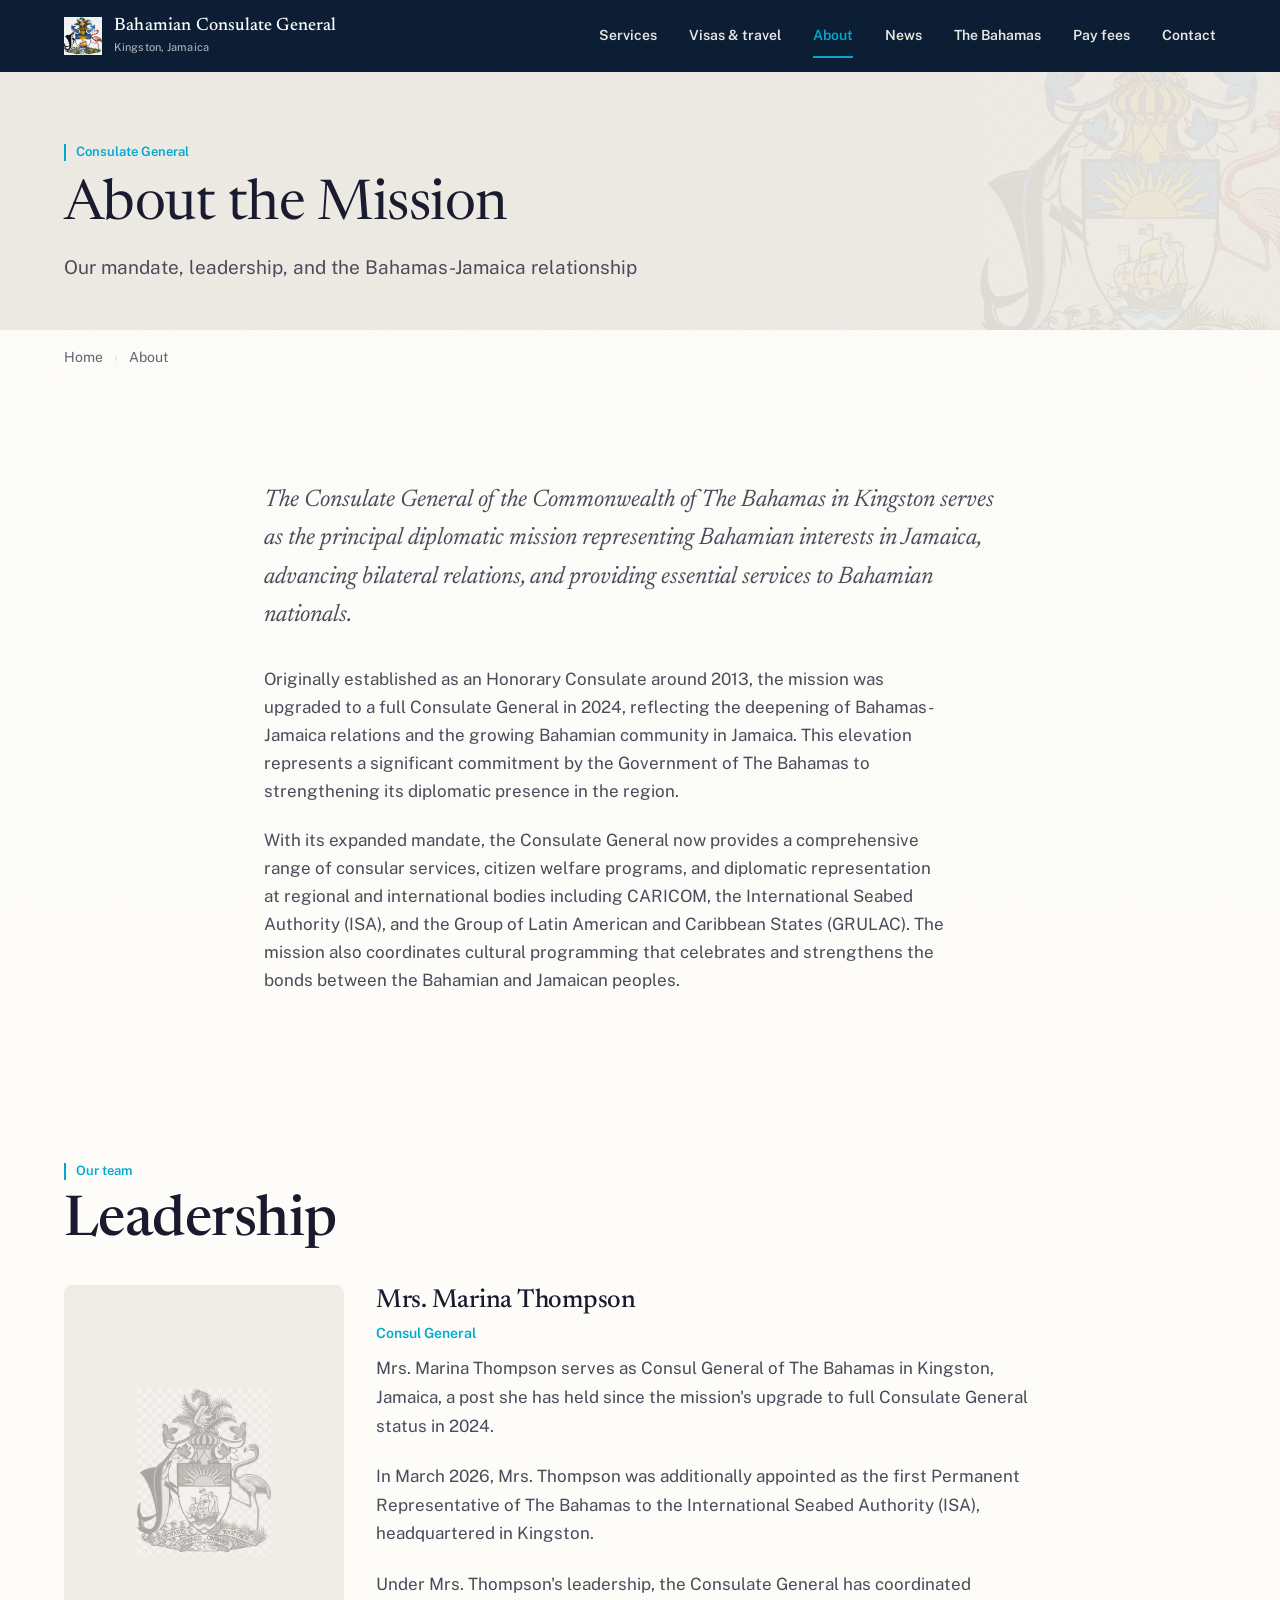
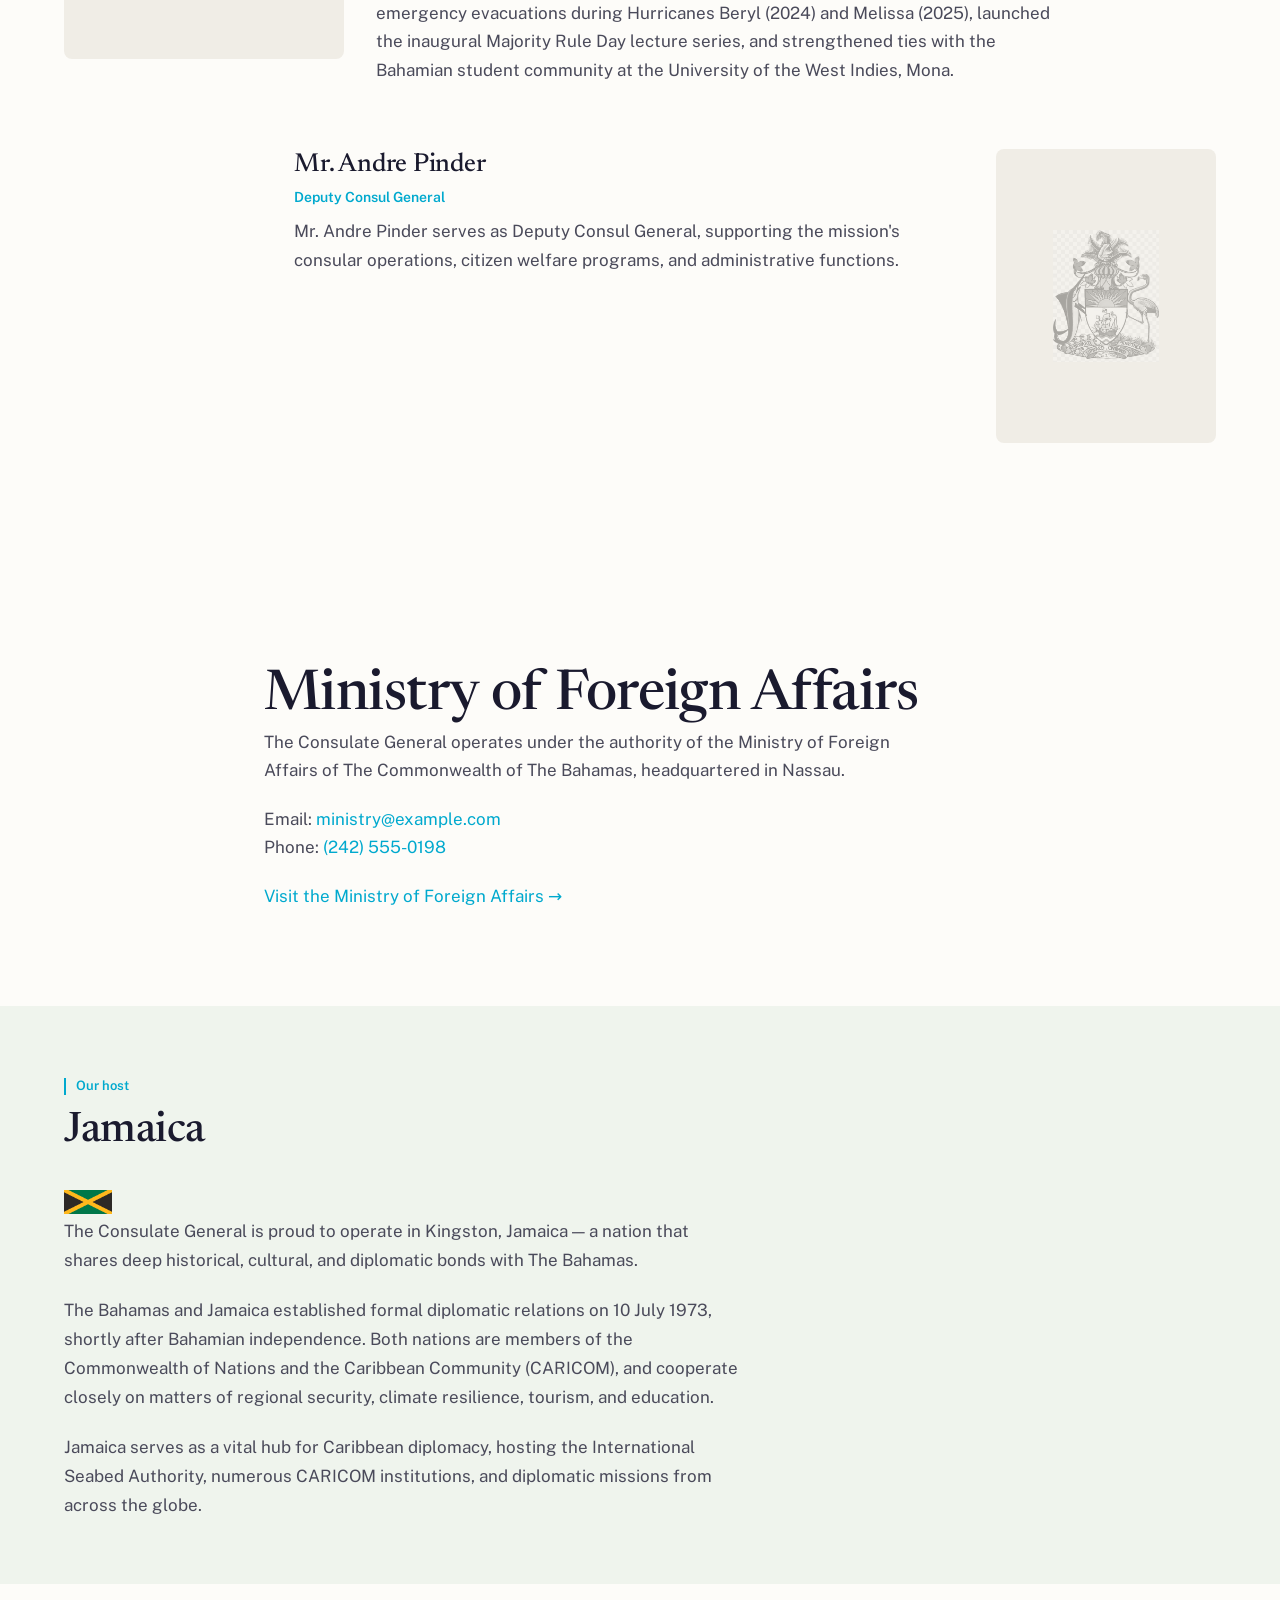
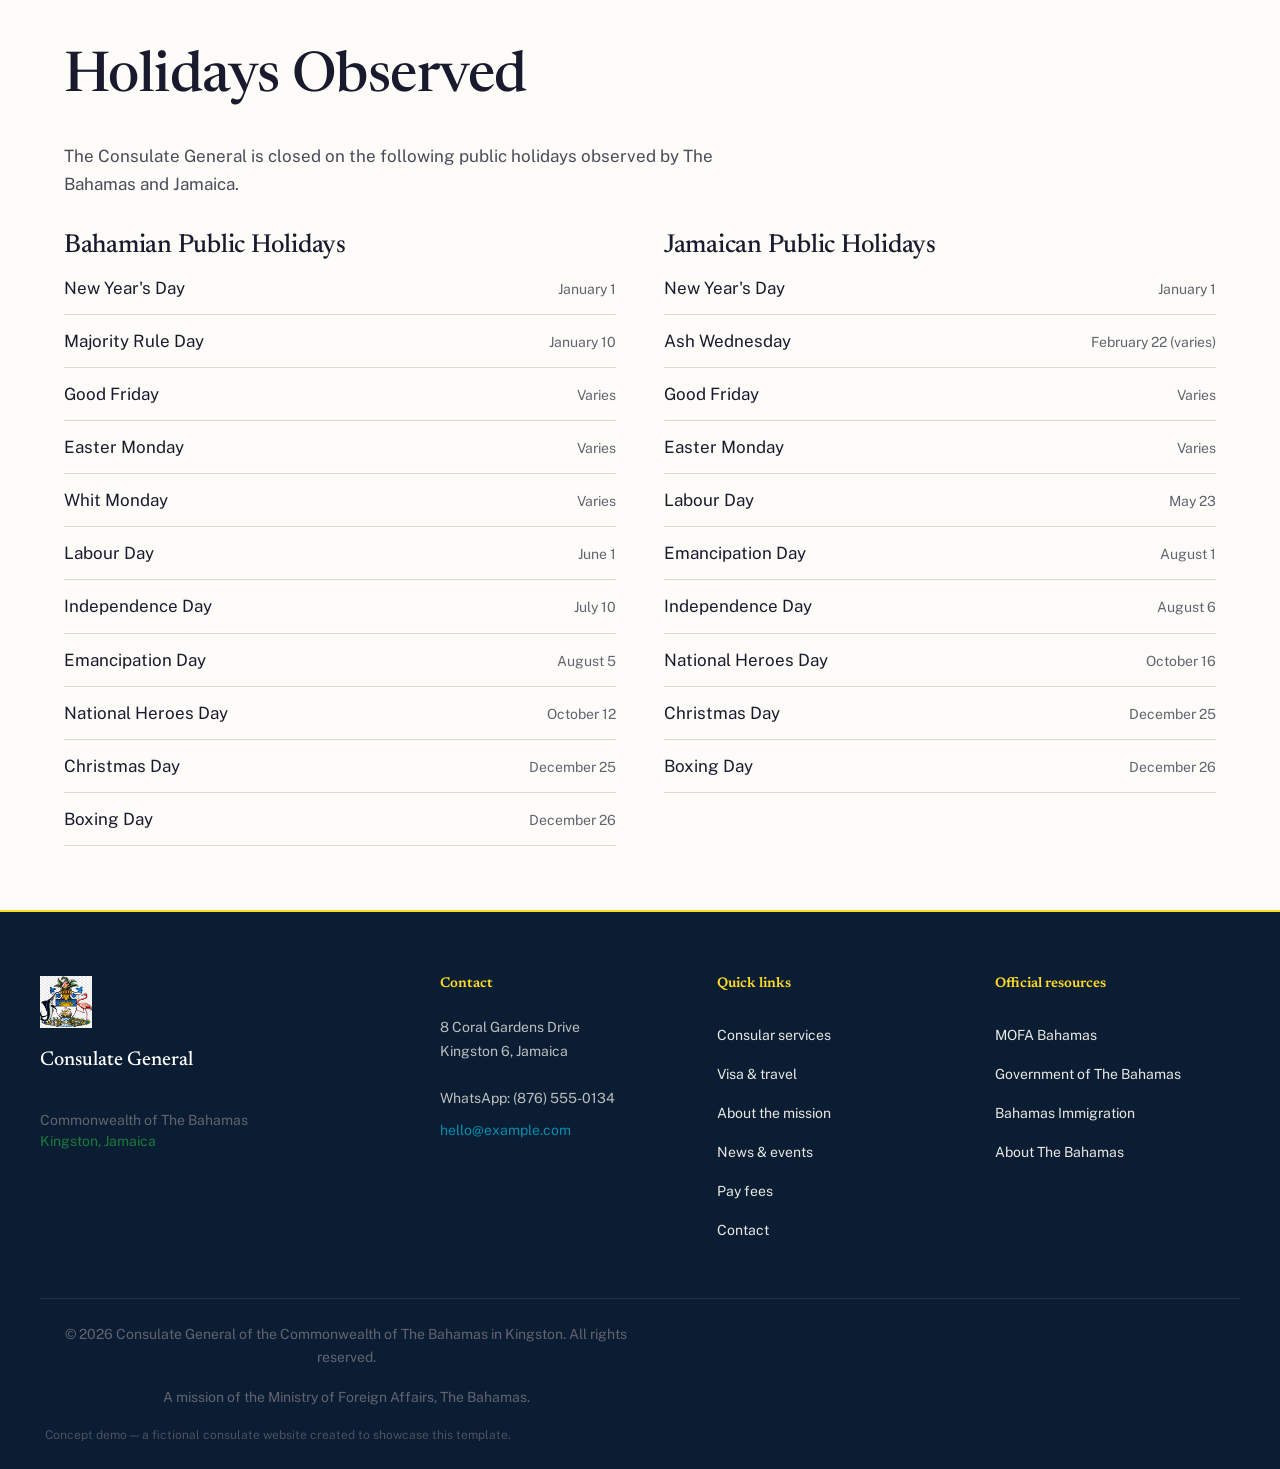
==== commit e7f0e972: "Concept demo details: fictional officials, Kingston contact and Find us card Replaces bracket placeh" ====
--- a/about.html
+++ b/about.html
@@ -55,8 +55,8 @@
       <a href="contact.html">Contact</a>
     </nav>
     <div class="mobile-menu-contact">
-      <p>WhatsApp: [Phone number]</p>
-      <p>[Email address]</p>
+      <p>WhatsApp: (876) 555-0134</p>
+      <p>hello@example.com</p>
     </div>
   </div>
 
@@ -102,22 +102,20 @@
           <div class="leadership-cg">
             <div class="leadership-portrait" aria-hidden="true"><img src="assets/coat_of_arms.webp" alt="" width="400" height="500" loading="lazy"></div>
             <div class="leadership-cg-content">
-              <h4>Mrs. [Consul General Name]</h4>
+              <h4>Mrs. Marina Thompson</h4>
               <p class="leadership-role">Consul General</p>
-              <p class="placeholder-note">Placeholder: name and bio to be confirmed.</p>
-              <p>Mrs. [Consul General Name] serves as Consul General of The Bahamas in Kingston, Jamaica, a post she has held since the mission's upgrade to full Consulate General status in 2024.</p>
-              <p>In March 2026, the Consul General was additionally appointed as the first Permanent Representative of The Bahamas to the International Seabed Authority (ISA), headquartered in Kingston.</p>
-              <p>Under the Consul General's leadership, the Consulate General has coordinated emergency evacuations during Hurricanes Beryl (2024) and Melissa (2025), launched the inaugural Majority Rule Day lecture series, and strengthened ties with the Bahamian student community at the University of the West Indies, Mona.</p>
+              <p>Mrs. Marina Thompson serves as Consul General of The Bahamas in Kingston, Jamaica, a post she has held since the mission's upgrade to full Consulate General status in 2024.</p>
+              <p>In March 2026, Mrs. Thompson was additionally appointed as the first Permanent Representative of The Bahamas to the International Seabed Authority (ISA), headquartered in Kingston.</p>
+              <p>Under Mrs. Thompson's leadership, the Consulate General has coordinated emergency evacuations during Hurricanes Beryl (2024) and Melissa (2025), launched the inaugural Majority Rule Day lecture series, and strengthened ties with the Bahamian student community at the University of the West Indies, Mona.</p>
             </div>
           </div>
 
           <!-- Deputy Consul General -->
           <div class="leadership-deputy">
             <div class="leadership-deputy-content">
-              <h4>Mr. [Deputy Consul General Name]</h4>
+              <h4>Mr. Andre Pinder</h4>
               <p class="leadership-role">Deputy Consul General</p>
-              <p class="placeholder-note">Placeholder: name and bio to be confirmed.</p>
-              <p>Mr. [Deputy Consul General Name] serves as Deputy Consul General, supporting the mission's consular operations, citizen welfare programs, and administrative functions.</p>
+              <p>Mr. Andre Pinder serves as Deputy Consul General, supporting the mission's consular operations, citizen welfare programs, and administrative functions.</p>
             </div>
             <div class="leadership-portrait" aria-hidden="true"><img src="assets/coat_of_arms.webp" alt="" width="400" height="500" loading="lazy"></div>
           </div>
@@ -132,8 +130,8 @@
         <h2>Ministry of Foreign Affairs</h2>
         <p>The Consulate General operates under the authority of the Ministry of Foreign Affairs of The Commonwealth of The Bahamas, headquartered in Nassau.</p>
         <p>
-          Email: <a href="mailto:ministry@example.com">[Ministry email address]</a><br>
-          Phone: <a href="tel:+12420000000">[Ministry phone number]</a>
+          Email: <a href="mailto:ministry@example.com">ministry@example.com</a><br>
+          Phone: <a href="tel:+12425550198">(242) 555-0198</a>
         </p>
         <p><a href="https://mofa.gov.bs" target="_blank" rel="noopener">Visit the Ministry of Foreign Affairs &rarr;</a></p>
       </div>
@@ -271,9 +269,9 @@
         <div class="footer-col">
           <h3 class="footer-heading">Contact</h3>
           <address class="footer-address">
-            [Street address]<br>[City, Country]<br><br>
-            WhatsApp: [Phone number]<br>
-            <a href="mailto:consulate@example.com">[Email address]</a>
+            8 Coral Gardens Drive<br>Kingston 6, Jamaica<br><br>
+            WhatsApp: (876) 555-0134<br>
+            <a href="mailto:hello@example.com">hello@example.com</a>
           </address>
         </div>
         <div class="footer-col">
@@ -300,7 +298,7 @@
       <div class="footer-bottom">
         <p>&copy; 2026 Consulate General of the Commonwealth of The Bahamas in Kingston. All rights reserved.</p>
         <p>A mission of the Ministry of Foreign Affairs, The Bahamas.</p>
-        <p class="footer-demo-note">Demo site. Names and contact details are placeholders.</p>
+        <p class="footer-demo-note">Concept demo &mdash; a fictional consulate website created to showcase this template.</p>
       </div>
     </div>
   </footer>
--- a/css/main.css
+++ b/css/main.css
@@ -857,16 +857,6 @@
   margin-top: var(--space-8);
 }
 
-.placeholder-note {
-  display: block;
-  font-family: var(--font-body);
-  font-size: 12px;
-  font-style: italic;
-  font-weight: 400;
-  color: var(--text-light);
-  margin-top: var(--space-1);
-}
-
 
 /* ------------------------------------------------------------
    15. LATEST NEWS PREVIEW
@@ -3760,15 +3750,60 @@
   }
 }
 
-/* Placeholder shown instead of a live map embed on the demo site */
-.map-placeholder {
+/* "Find us" card shown in place of a live map embed */
+.find-us-card {
   display: flex;
-  align-items: center;
+  flex-direction: column;
+  align-items: flex-start;
   justify-content: center;
+  gap: var(--space-3);
   width: 100%;
   height: 100%;
+  padding: var(--space-8);
   background: var(--cream);
+  color: var(--text-mid);
+  font-size: var(--text-body);
+  text-align: left;
+}
+
+.find-us-card h3 {
+  margin: 0;
+  font-family: var(--font-heading);
+  font-size: var(--text-subsection);
+  color: var(--navy);
+}
+
+.find-us-card p {
+  margin: 0;
+  line-height: 1.6;
+}
+
+.find-us-address {
+  color: var(--text-dark);
+}
+
+.find-us-hours {
+  font-size: var(--text-small);
   color: var(--text-light);
-  font-size: 15px;
-  border: 1px dashed var(--border-light);
-}
+}
+
+.find-us-link {
+  margin-top: var(--space-2);
+  font-weight: 600;
+  color: var(--aqua-dark);
+  text-decoration: underline;
+  text-underline-offset: 3px;
+}
+
+.find-us-link:hover,
+.find-us-link:focus-visible {
+  color: var(--navy);
+}
+
+@media (max-width: 600px) {
+  .find-us-card {
+    gap: var(--space-2);
+    padding: var(--space-6);
+    font-size: 15px;
+  }
+}
